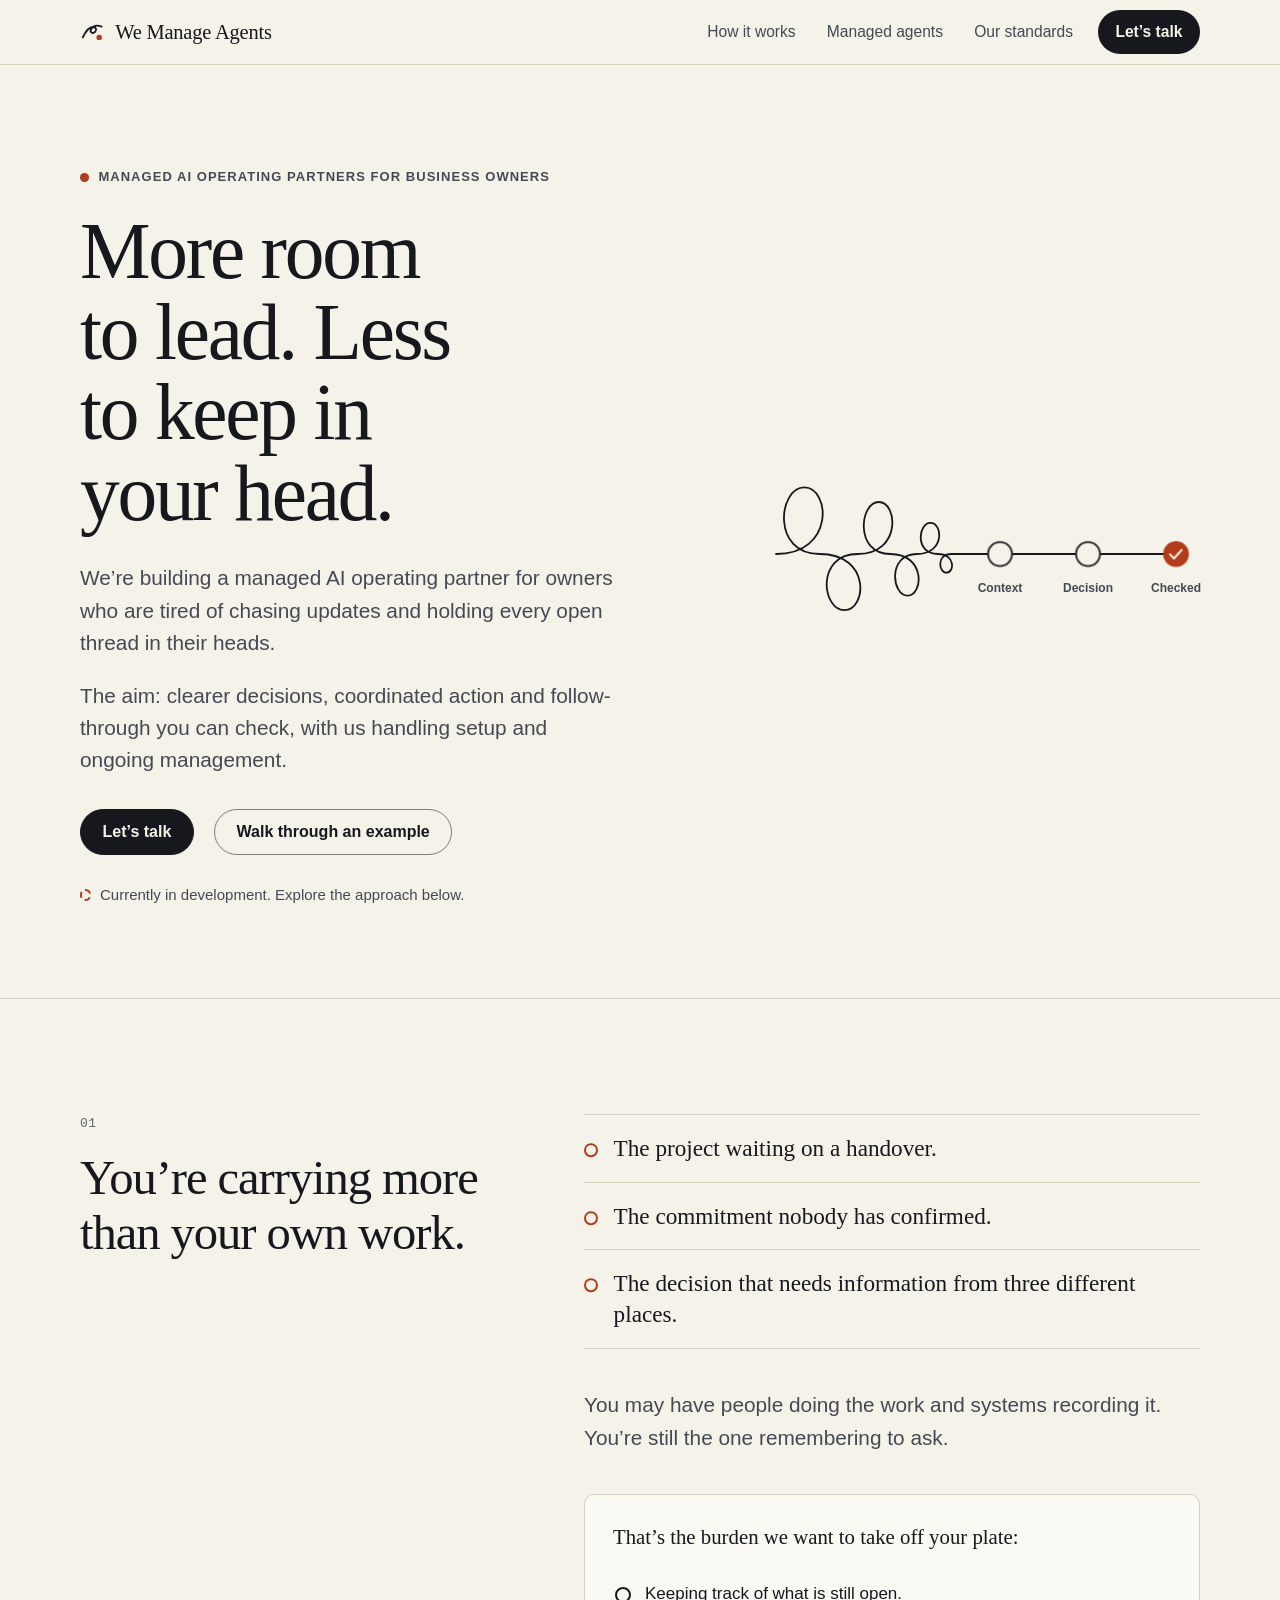
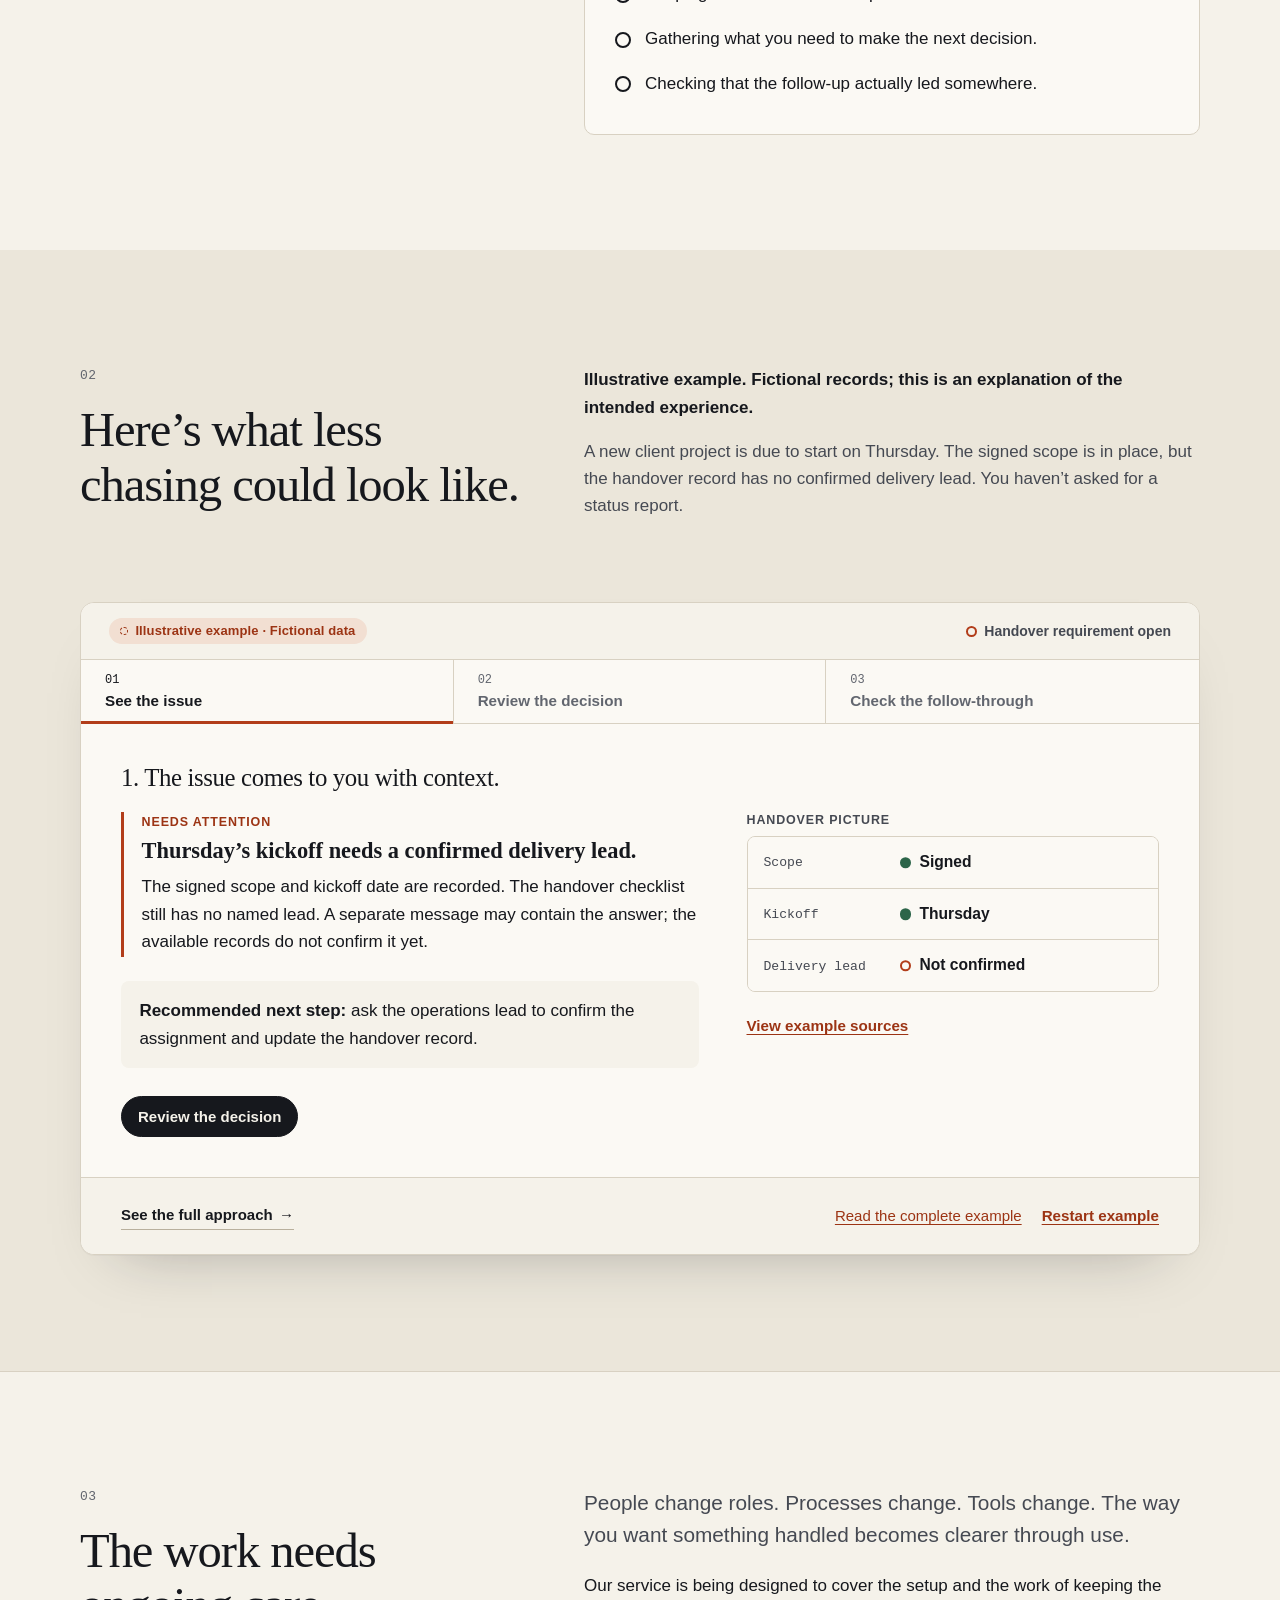
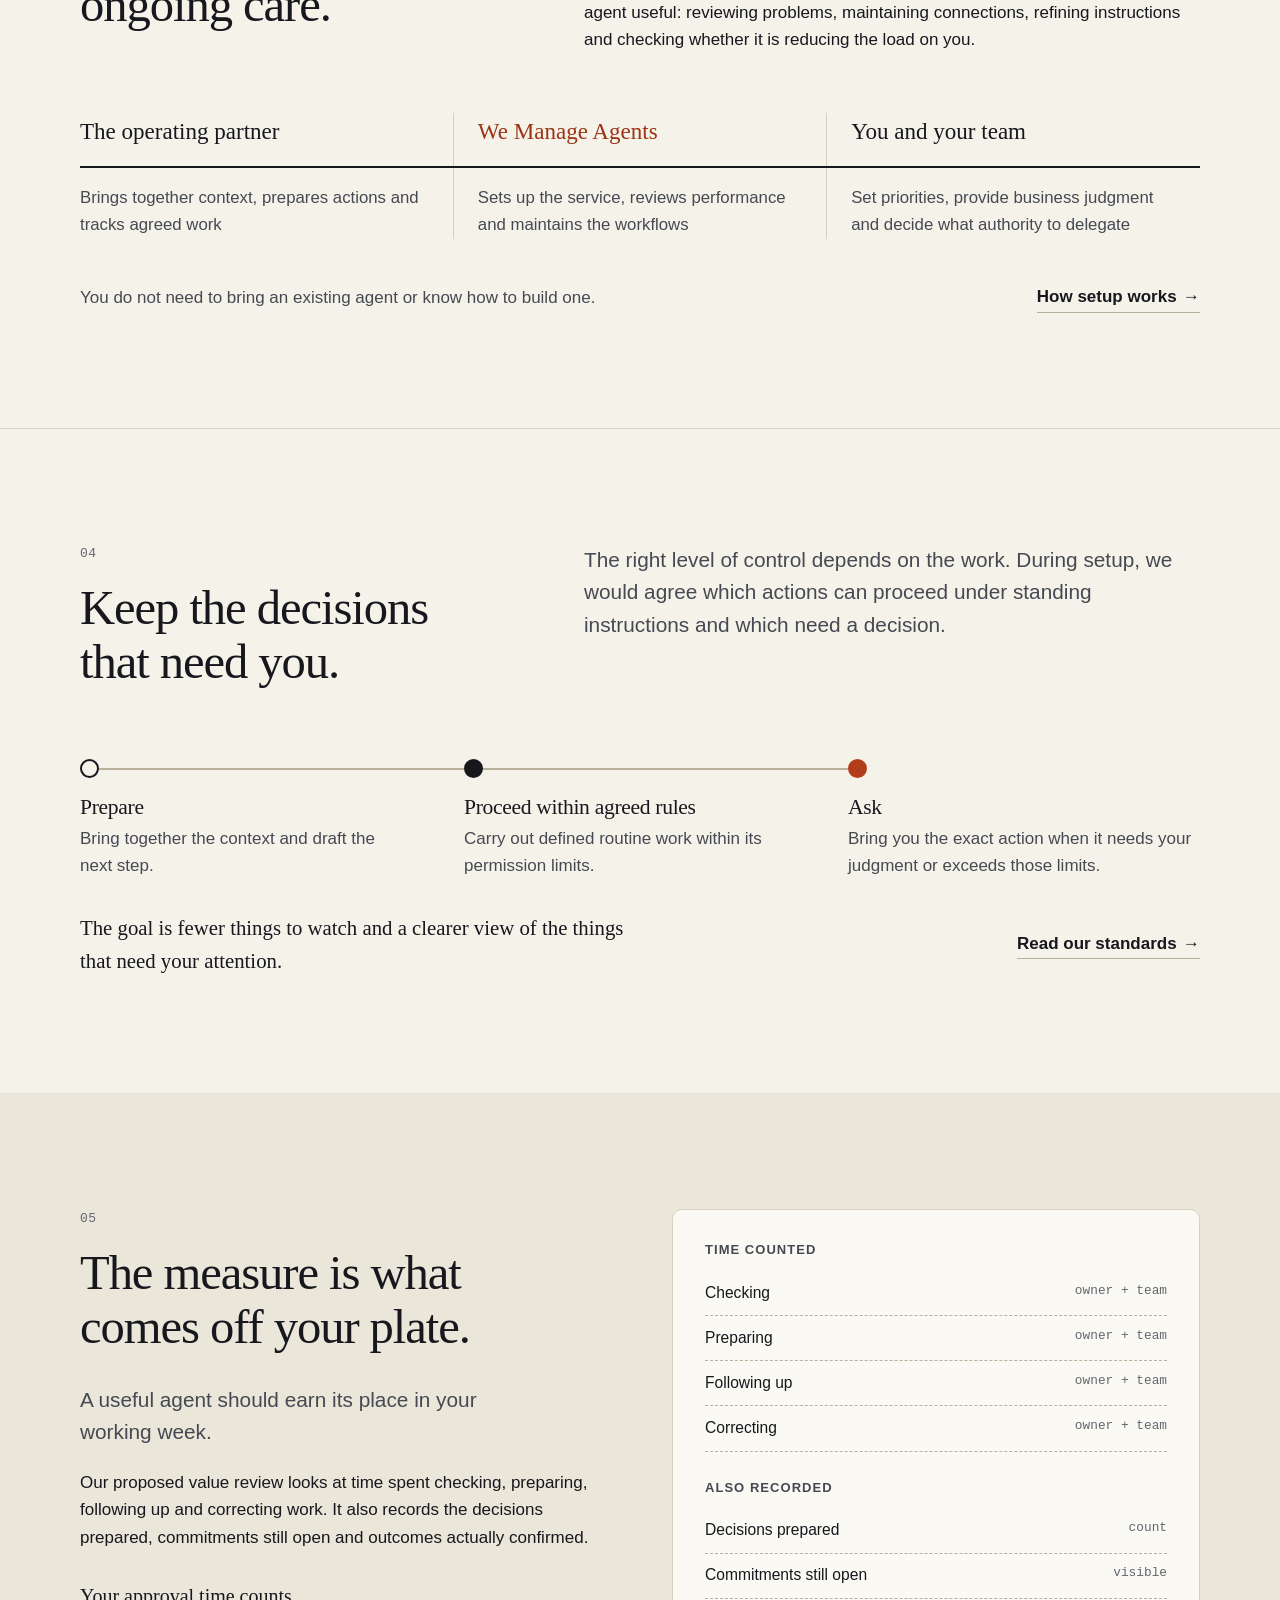
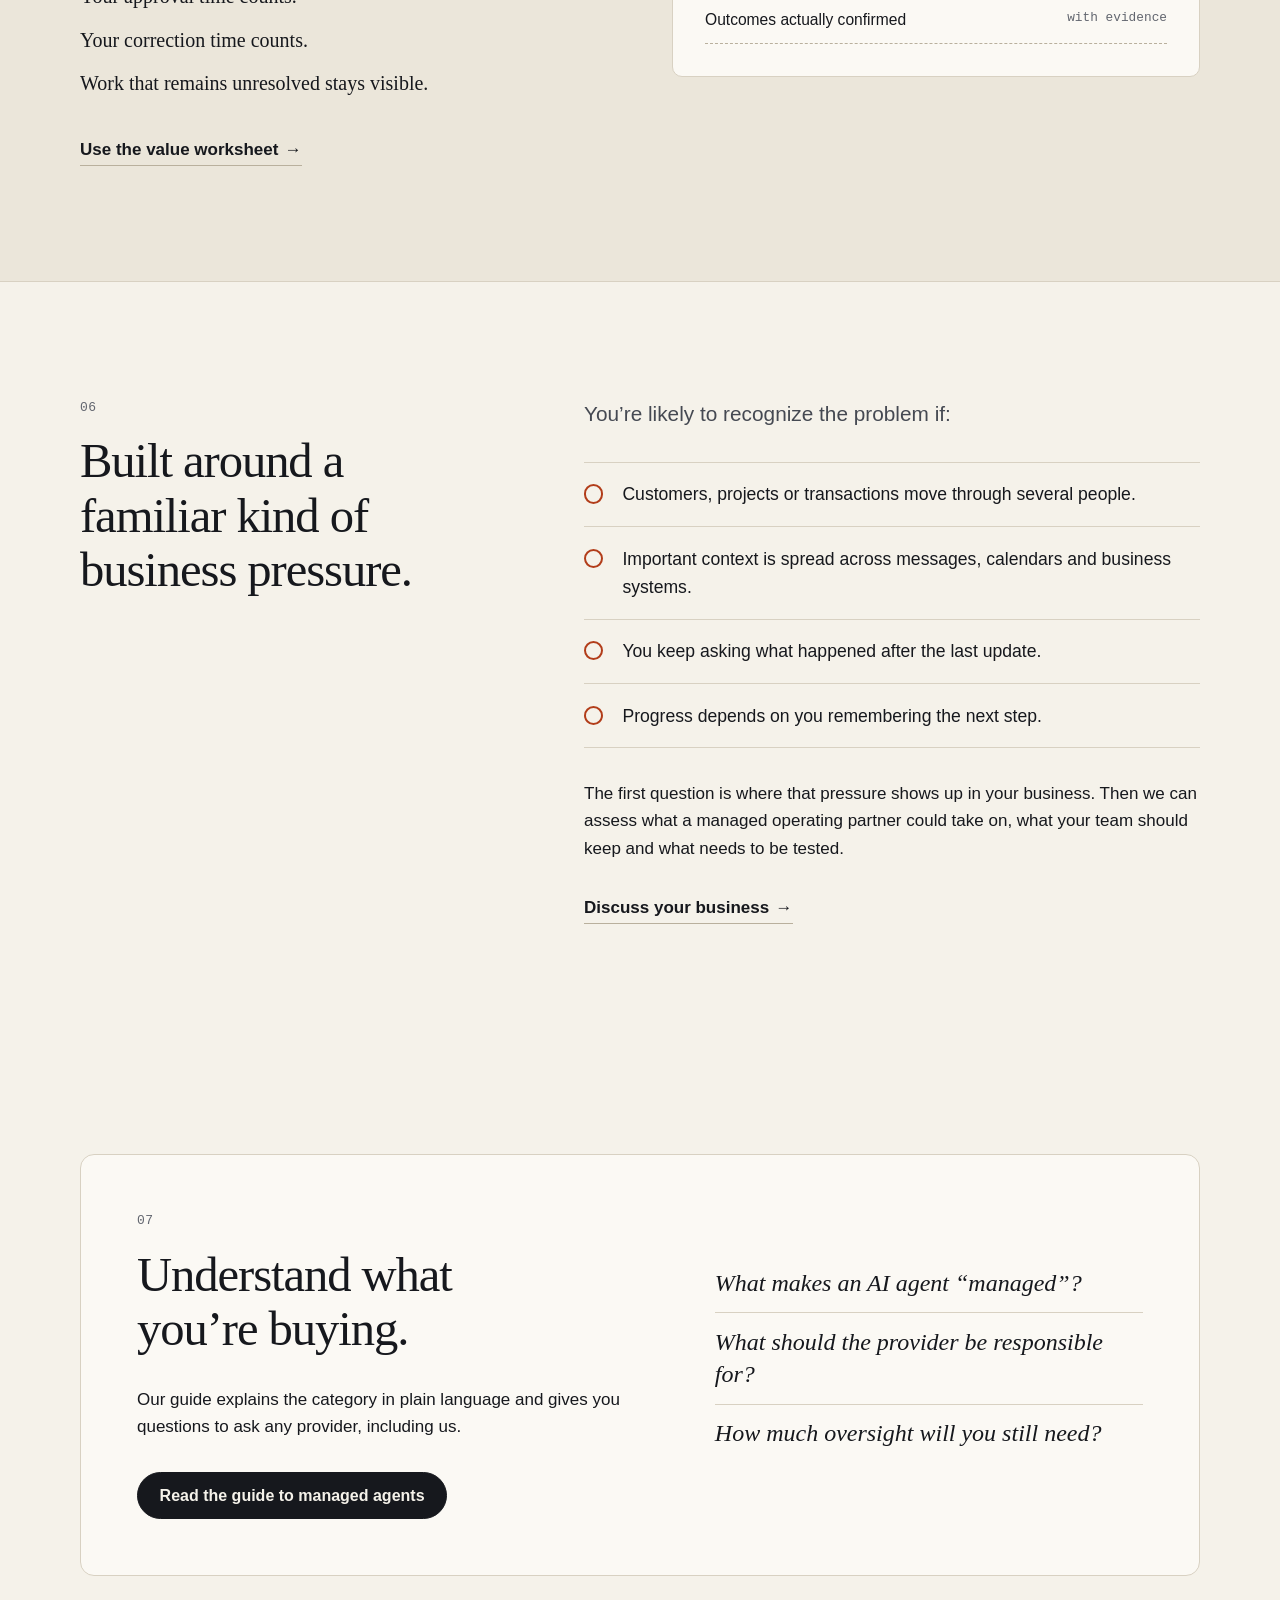
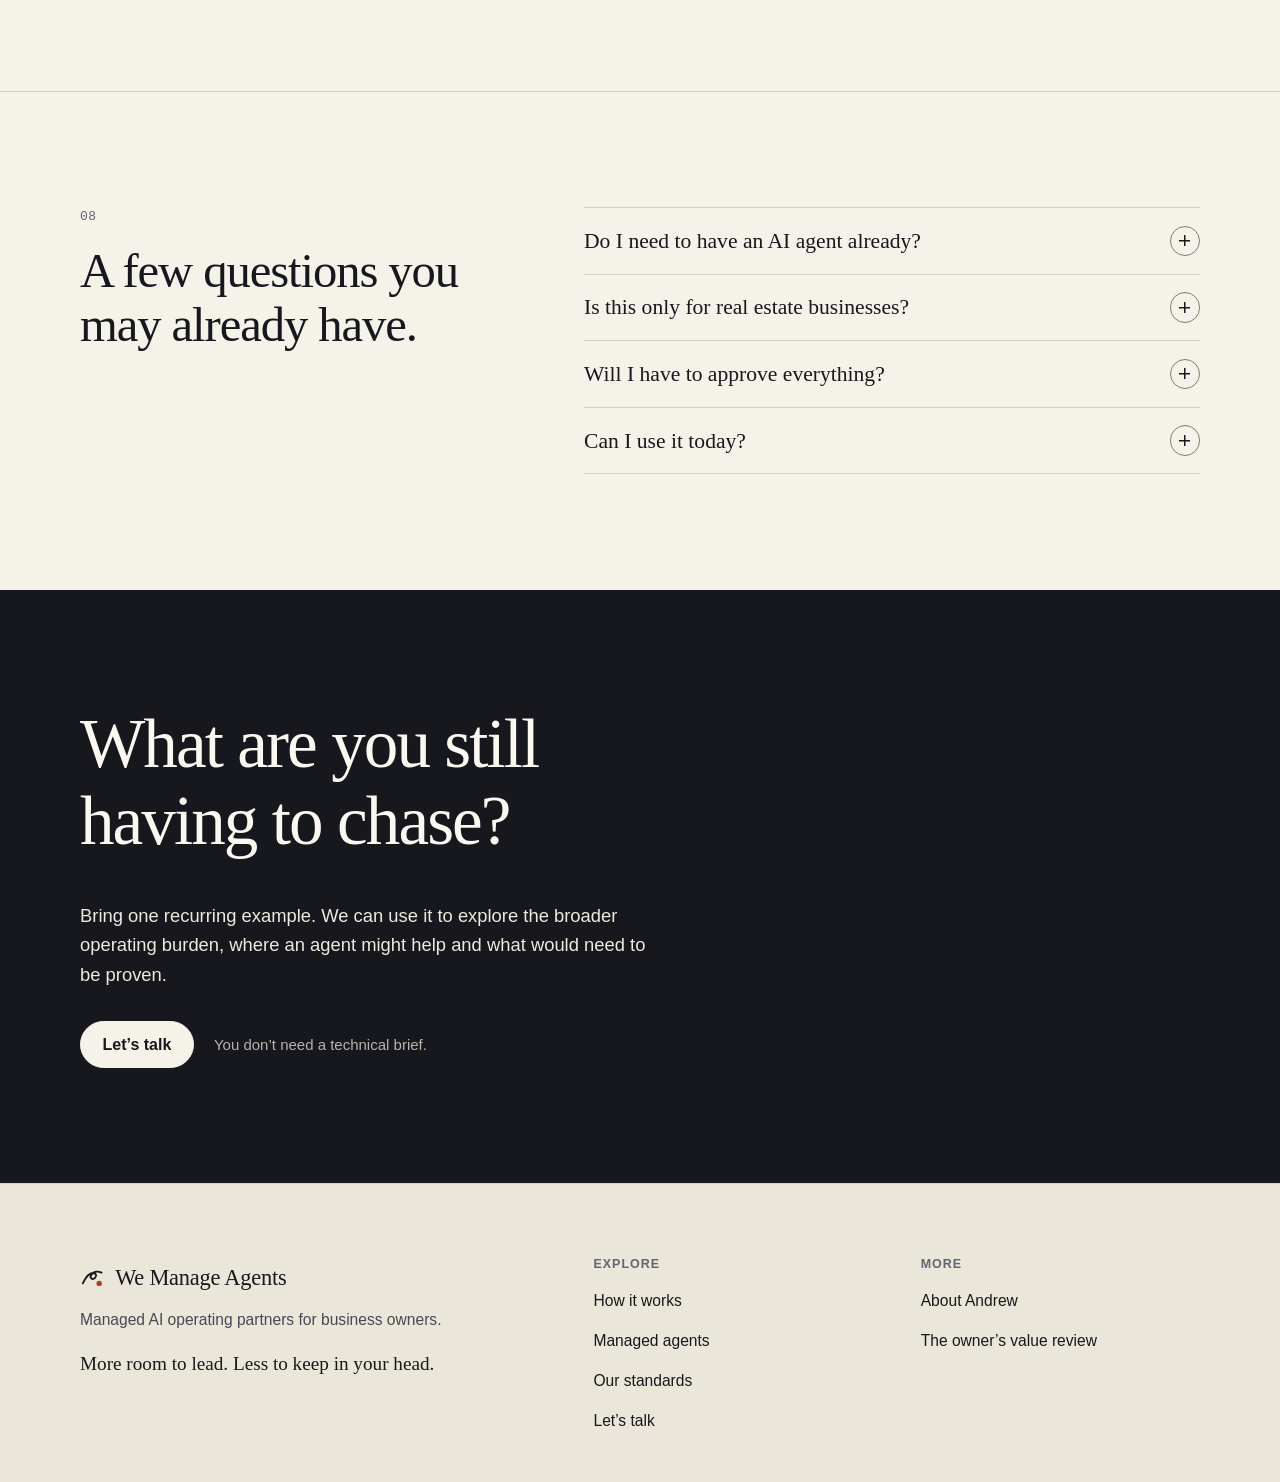
==== index.html @ 0167fe1c "We Manage Agents website: five-page preview build Static site from the 15 Sep 2026 copy package and " ====
<!doctype html>
<html lang="en">
<head>
<meta charset="utf-8">
<meta name="viewport" content="width=device-width, initial-scale=1">
<title>We Manage Agents | More room to lead</title>
<meta name="description" content="Explore managed AI operating partners designed to reduce chasing, prepare decisions and follow work through. See our approach and discuss your business.">
<!-- PREVIEW: remove this robots tag and update robots.txt at publication. -->
<meta name="robots" content="noindex, nofollow">
<link rel="canonical" href="https://wemanageagents.com/">
<meta property="og:type" content="website">
<meta property="og:site_name" content="We Manage Agents">
<meta property="og:title" content="We Manage Agents | More room to lead">
<meta property="og:description" content="Explore managed AI operating partners designed to reduce chasing, prepare decisions and follow work through. See our approach and discuss your business.">
<meta name="theme-color" content="#f5f2ea">
<link rel="icon" href="/assets/favicon.svg" type="image/svg+xml">
<link rel="stylesheet" href="/assets/site.css">
<script>document.documentElement.classList.add('js')</script>
<script src="/assets/site.js" defer></script>
</head>
<body>
<a class="skip" href="#main">Skip to content</a>

<header class="site-header">
  <div class="wrap header-inner">
    <a class="wordmark" href="/">
      <svg viewBox="0 0 32 32" aria-hidden="true" focusable="false"><path d="M3.5 23c3.8-8 8-13 12.6-13 3.8 0 5.5 3.6 2.8 6.1-3 2.8-7.4.6-4.9-3.5C16.2 8.8 21 7.3 27 9.5" fill="none" stroke="currentColor" stroke-width="2.3" stroke-linecap="round"/><circle cx="24" cy="23" r="3.4" fill="#b23d1a"/></svg>
      <span>We Manage Agents</span>
    </a>
    <button class="menu-toggle" type="button" aria-expanded="false" aria-controls="site-nav" data-menu-toggle>Menu</button>
    <nav id="site-nav" class="site-nav" aria-label="Primary">
      <ul>
        <li><a href="/how-it-works">How it works</a></li>
        <li><a href="/managed-agents">Managed agents</a></li>
        <li><a href="/standards">Our standards</a></li>
        <li><a class="nav-cta" href="/talk">Let’s talk</a></li>
      </ul>
    </nav>
  </div>
</header>

<main id="main">

  <!-- H1 -->
  <section class="hero" aria-labelledby="hero-title">
    <div class="wrap hero-grid">
      <div>
        <p class="eyebrow">Managed AI operating partners for business owners</p>
        <h1 id="hero-title">More room to lead. Less to keep in your head.</h1>
        <p class="lede">We’re building a managed AI operating partner for owners who are tired of chasing updates and holding every open thread in their heads.</p>
        <p class="lede">The aim: clearer decisions, coordinated action and follow-through you can check, with us handling setup and ongoing management.</p>
        <div class="actions">
          <a class="btn" href="/talk">Let’s talk</a>
          <a class="btn btn--ghost" href="#example">Walk through an example</a>
        </div>
        <p class="stage-note">Currently in development. Explore the approach below.</p>
      </div>
      <figure class="thread-figure">
        <svg viewBox="0 30 550 180" role="img" aria-labelledby="thread-title">
          <title id="thread-title">A coiled line loosens into one straight thread that passes through context, a decision and a checked result.</title>
          <path class="thread" d="M20 140C94.1 140 87.6 56.8 55.4 56.8C23.2 56.8 13.6 140 74.7 140C139.1 140 133.5 210.2 105.5 210.2C77.5 210.2 69.1 140 122.3 140C177.1 140 172.3 75.0 148.5 75.0C124.7 75.0 117.6 140 162.8 140C207.9 140 204.0 192.0 184.4 192.0C164.8 192.0 158.9 140 196.1 140C231.5 140 228.5 101.0 213.1 101.0C197.7 101.0 193.0 140 222.3 140C244.8 140 242.9 163.4 233.1 163.4C223.3 163.4 220.3 140 239.0 140L520 140"/>
          <circle class="node n1" cx="300" cy="140" r="15"/>
          <circle class="node n2" cx="410" cy="140" r="15"/>
          <circle class="node node--done n3" cx="520" cy="140" r="15"/>
          <path class="tick n3" d="M512.5 140.5l5 5 9.5-10.5"/>
          <text class="n1" x="300" y="188" text-anchor="middle">Context</text>
          <text class="n2" x="410" y="188" text-anchor="middle">Decision</text>
          <text class="n3" x="520" y="188" text-anchor="middle">Checked</text>
        </svg>
      </figure>
    </div>
  </section>

  <!-- H2 -->
  <section class="section" aria-labelledby="burden-title">
    <div class="wrap split">
      <div class="sticky-col">
        <span class="index" aria-hidden="true">01</span>
        <h2 id="burden-title">You’re carrying more than your own work.</h2>
      </div>
      <div>
        <ul class="open-threads">
          <li>The project waiting on a handover.</li>
          <li>The commitment nobody has confirmed.</li>
          <li>The decision that needs information from three different places.</li>
        </ul>
        <p class="lede">You may have people doing the work and systems recording it. You’re still the one remembering to ask.</p>
        <div class="carry-callout">
          <p>That’s the burden we want to take off your plate:</p>
          <ul class="ring-list">
            <li>Keeping track of what is still open.</li>
            <li>Gathering what you need to make the next decision.</li>
            <li>Checking that the follow-up actually led somewhere.</li>
          </ul>
        </div>
      </div>
    </div>
  </section>

  <!-- H3 -->
  <section class="section section--sunken" id="example" aria-labelledby="example-title">
    <div class="wrap">
      <div class="section-head split">
        <div>
          <span class="index" aria-hidden="true">02</span>
          <h2 id="example-title">Here’s what less chasing could look like.</h2>
        </div>
        <div class="case-intro">
          <p><strong>Illustrative example. Fictional records; this is an explanation of the intended experience.</strong></p>
          <p class="muted">A new client project is due to start on Thursday. The signed scope is in place, but the handover record has no confirmed delivery lead. You haven’t asked for a status report.</p>
        </div>
      </div>

      <div class="case no-js-case" data-case>
        <div class="case__bar">
          <span class="tag tag--illustrative">Illustrative example · Fictional data</span>
          <span class="case__state" data-case-state hidden><span class="status-dot" data-case-state-dot></span><span data-case-state-text>Handover requirement open</span></span>
        </div>

        <div class="case__steps" role="tablist" aria-label="Example stages" data-case-tabs hidden>
          <button class="case__tab" type="button" role="tab" id="case-tab-1" aria-controls="case-stage-1" aria-selected="true"><span>01</span>See the issue</button>
          <button class="case__tab" type="button" role="tab" id="case-tab-2" aria-controls="case-stage-2" aria-selected="false" tabindex="-1"><span>02</span>Review the decision</button>
          <button class="case__tab" type="button" role="tab" id="case-tab-3" aria-controls="case-stage-3" aria-selected="false" tabindex="-1"><span>03</span>Check the follow-through</button>
        </div>

        <!-- Stage 1 -->
        <section class="case__stage" id="case-stage-1" data-stage="1" aria-labelledby="stage-1-title">
          <h3 id="stage-1-title">1. The issue comes to you with context.</h3>
          <div class="case__grid">
            <div>
              <div class="alert">
                <span class="alert__kicker">Needs attention</span>
                <p class="alert__title"><strong>Thursday’s kickoff needs a confirmed delivery lead.</strong></p>
                <p>The signed scope and kickoff date are recorded. The handover checklist still has no named lead. A separate message may contain the answer; the available records do not confirm it yet.</p>
              </div>
              <p class="recommend"><strong>Recommended next step:</strong> ask the operations lead to confirm the assignment and update the handover record.</p>
            </div>
            <div>
              <p class="picture-label">Handover picture</p>
              <ul class="records records--picture">
                <li><span class="rec-name">Scope</span><span class="rec-value"><span class="status-dot status-dot--ok" aria-hidden="true"></span>Signed</span></li>
                <li><span class="rec-name">Kickoff</span><span class="rec-value"><span class="status-dot status-dot--ok" aria-hidden="true"></span>Thursday</span></li>
                <li><span class="rec-name">Delivery lead</span><span class="rec-value"><span class="status-dot" aria-hidden="true"></span>Not confirmed</span></li>
              </ul>

              <button class="link-button" type="button" aria-expanded="true" aria-controls="case-sources" data-sources-toggle hidden>Hide example sources</button>
              <div id="case-sources" data-sources>
                <ul class="records" aria-label="Example sources">
                  <li><span class="rec-name">Signed scope</span><span class="rec-value"><span class="status-dot status-dot--ok" aria-hidden="true"></span>Confirms the project is agreed.</span></li>
                  <li><span class="rec-name">Calendar</span><span class="rec-value"><span class="status-dot status-dot--ok" aria-hidden="true"></span>Records Thursday’s kickoff.</span></li>
                  <li><span class="rec-name">Handover checklist</span><span class="rec-value"><span class="status-dot" aria-hidden="true"></span>No named delivery lead.</span></li>
                  <li><span class="rec-name">Team messages</span><span class="rec-value"><span class="status-dot status-dot--wait" aria-hidden="true"></span>Do not confirm the assignment.</span></li>
                </ul>
                <p class="caveat">Those records establish a missing confirmation. They do not establish that nobody has been assigned elsewhere.</p>
              </div>
            </div>
          </div>

          <div class="stage-next" data-js-only hidden>
            <button class="btn btn--small" type="button" data-go-stage="2">Review the decision</button>
          </div>
        </section>

        <!-- Stage 2 -->
        <section class="case__stage" id="case-stage-2" data-stage="2" aria-labelledby="stage-2-title">
          <div class="case__narrow">
          <h3 id="stage-2-title">2. The next action is ready.</h3>

          <div class="message">
            <div class="message__head">
              <span><strong>Prepared internal message</strong></span>
              <span>To: Operations lead</span>
            </div>
            <p class="message__body" data-message-text>“Can you confirm who is leading Thursday’s kickoff and add them to the handover record? The scope is signed; the lead assignment is the remaining item to confirm.”</p>
            <div class="message__edit" data-message-editor hidden>
              <label for="case-message-input">Example message</label>
              <textarea id="case-message-input" rows="4" data-message-input></textarea>
              <div class="decision-controls">
                <button class="btn btn--small" type="button" data-message-save>Save example message</button>
                <button class="btn btn--small btn--ghost" type="button" data-message-cancel>Cancel</button>
              </div>
            </div>
          </div>

          <p>You can review the source, adjust the message or approve the proposed action.</p>

          <div class="decision-controls" data-decision-controls data-js-only hidden>
            <button class="btn btn--small" type="button" data-decision="approve">Approve example action</button>
            <button class="btn btn--small btn--ghost" type="button" data-decision="edit">Edit example message</button>
            <button class="btn btn--small btn--ghost" type="button" data-decision="hold">Hold example action</button>
            <button class="link-button" type="button" data-go-stage="1" data-open-sources>View example sources</button>
          </div>
          <p class="feedback" role="status" aria-live="polite" data-decision-feedback></p>

          <div class="stage-next" data-after-approve hidden>
            <button class="btn btn--small" type="button" data-go-stage="3">Check the follow-through</button>
          </div>
          </div>
        </section>

        <!-- Stage 3 -->
        <section class="case__stage" id="case-stage-3" data-stage="3" aria-labelledby="stage-3-title">
          <div class="case__narrow">
          <h3 id="stage-3-title">3. The follow-through stays open until it is checked.</h3>

          <div data-held-note hidden>
            <p class="feedback"><span class="status-dot" aria-hidden="true"></span><span>Example action held. The handover requirement remains open.</span></p>
            <p style="margin:0.9rem 0 1.5rem"><button class="btn btn--small btn--ghost" type="button" data-go-stage="2">Review the decision</button></p>
          </div>

          <p>In this example, the operations lead replies, and the handover record is updated. The agent checks the assignment against the reply and marks that handover requirement confirmed.</p>
          <p>If the reply or record is missing, the issue remains open. A sent message alone does not establish that the handover is ready.</p>

          <div class="branch-controls" data-js-only hidden>
            <button class="btn btn--small btn--ghost" type="button" aria-pressed="false" aria-controls="branch-pending" data-branch="pending">Show missing confirmation</button>
            <button class="btn btn--small btn--ghost" type="button" aria-pressed="false" aria-controls="branch-resolved" data-branch="resolved">Show confirmed handover</button>
          </div>

          <div class="branch" id="branch-pending" data-branch-panel="pending" hidden>
            <ul class="records" aria-label="Example evidence when confirmation is missing">
              <li><span class="rec-name">Operations lead</span><span class="rec-value"><span class="status-dot status-dot--wait" aria-hidden="true"></span>No reply yet.</span></li>
              <li><span class="rec-name">Handover checklist</span><span class="rec-value"><span class="status-dot" aria-hidden="true"></span>Still no named delivery lead.</span></li>
            </ul>
            <div class="outcome outcome--wait">
              <span class="status-dot status-dot--wait" aria-hidden="true"></span>
              <div>Confirmation is still missing. The requirement remains open.
                <p>At the agreed checkpoint, it is surfaced with the latest evidence and a proposed follow-up.</p>
              </div>
            </div>
          </div>

          <div class="branch" id="branch-resolved" data-branch-panel="resolved" hidden>
            <ul class="records" aria-label="Example evidence when the handover is confirmed">
              <li><span class="rec-name">Operations lead</span><span class="rec-value"><span class="status-dot status-dot--ok" aria-hidden="true"></span>Reply names the delivery lead.</span></li>
              <li><span class="rec-name">Handover checklist</span><span class="rec-value"><span class="status-dot status-dot--ok" aria-hidden="true"></span>Names the same person.</span></li>
            </ul>
            <div class="outcome outcome--ok">
              <span class="status-dot status-dot--ok" aria-hidden="true"></span>
              <div>Delivery lead confirmed. The example reply and record agree.
                <p>That confirms this requirement. It does not claim the kickoff has happened or the entire project is complete.</p>
              </div>
            </div>
          </div>
          </div>
        </section>

        <div class="case__foot">
          <a class="arrow-link" href="/how-it-works#example">See the full approach</a>
          <span class="actions" style="margin:0">
            <a href="/how-it-works#example" data-fallback-link>Read the complete example</a>
            <button class="link-button" type="button" data-case-restart hidden>Restart example</button>
          </span>
        </div>
      </div>
    </div>
  </section>

  <!-- H4 -->
  <section class="section" aria-labelledby="care-title">
    <div class="wrap">
      <div class="split section-head">
        <div>
          <span class="index" aria-hidden="true">03</span>
          <h2 id="care-title">The work needs ongoing care.</h2>
        </div>
        <div>
          <p class="lede">People change roles. Processes change. Tools change. The way you want something handled becomes clearer through use.</p>
          <p>Our service is being designed to cover the setup and the work of keeping the agent useful: reviewing problems, maintaining connections, refining instructions and checking whether it is reducing the load on you.</p>
        </div>
      </div>

      <table class="resp-table">
        <thead>
          <tr>
            <th scope="col">The operating partner</th>
            <th scope="col">We Manage Agents</th>
            <th scope="col">You and your team</th>
          </tr>
        </thead>
        <tbody>
          <tr>
            <td data-label="The operating partner">Brings together context, prepares actions and tracks agreed work</td>
            <td data-label="We Manage Agents">Sets up the service, reviews performance and maintains the workflows</td>
            <td data-label="You and your team">Set priorities, provide business judgment and decide what authority to delegate</td>
          </tr>
        </tbody>
      </table>

      <div class="actions" style="justify-content:space-between; margin-top:2.75rem">
        <p class="muted" style="margin:0">You do not need to bring an existing agent or know how to build one.</p>
        <a class="arrow-link" href="/how-it-works#setup">How setup works</a>
      </div>
    </div>
  </section>

  <!-- H5 -->
  <section class="section" aria-labelledby="control-title">
    <div class="wrap">
      <div class="split">
        <div>
          <span class="index" aria-hidden="true">04</span>
          <h2 id="control-title">Keep the decisions that need you.</h2>
        </div>
        <div>
          <p class="lede">The right level of control depends on the work. During setup, we would agree which actions can proceed under standing instructions and which need a decision.</p>
        </div>
      </div>

      <ol class="modes">
        <li>
          <h3>Prepare</h3>
          <p>Bring together the context and draft the next step.</p>
        </li>
        <li>
          <h3>Proceed within agreed rules</h3>
          <p>Carry out defined routine work within its permission limits.</p>
        </li>
        <li>
          <h3>Ask</h3>
          <p>Bring you the exact action when it needs your judgment or exceeds those limits.</p>
        </li>
      </ol>

      <div class="actions" style="justify-content:space-between; margin-top:0">
        <p class="serif" style="font-size:1.3rem; margin:0; max-width:34rem">The goal is fewer things to watch and a clearer view of the things that need your attention.</p>
        <a class="arrow-link" href="/standards">Read our standards</a>
      </div>
    </div>
  </section>

  <!-- H6 -->
  <section class="section section--sunken" aria-labelledby="measure-title">
    <div class="wrap split split--even">
      <div>
        <span class="index" aria-hidden="true">05</span>
        <h2 id="measure-title">The measure is what comes off your plate.</h2>
        <p class="lede">A useful agent should earn its place in your working week.</p>
        <p>Our proposed value review looks at time spent checking, preparing, following up and correcting work. It also records the decisions prepared, commitments still open and outcomes actually confirmed.</p>
        <ul class="counts">
          <li>Your approval time counts.</li>
          <li>Your correction time counts.</li>
          <li>Work that remains unresolved stays visible.</li>
        </ul>
        <a class="arrow-link" href="/standards#value-review">Use the value worksheet</a>
      </div>
      <div class="ledger" aria-hidden="true">
        <h3>Time counted</h3>
        <ul>
          <li><span>Checking</span><span>owner + team</span></li>
          <li><span>Preparing</span><span>owner + team</span></li>
          <li><span>Following up</span><span>owner + team</span></li>
          <li><span>Correcting</span><span>owner + team</span></li>
        </ul>
        <h3>Also recorded</h3>
        <ul>
          <li><span>Decisions prepared</span><span>count</span></li>
          <li><span>Commitments still open</span><span>visible</span></li>
          <li><span>Outcomes actually confirmed</span><span>with evidence</span></li>
        </ul>
      </div>
    </div>
  </section>

  <!-- H7 -->
  <section class="section" aria-labelledby="fit-title">
    <div class="wrap split">
      <div class="sticky-col">
        <span class="index" aria-hidden="true">06</span>
        <h2 id="fit-title">Built around a familiar kind of business pressure.</h2>
      </div>
      <div>
        <p class="lede">You’re likely to recognize the problem if:</p>
        <ul class="fit-list">
          <li>Customers, projects or transactions move through several people.</li>
          <li>Important context is spread across messages, calendars and business systems.</li>
          <li>You keep asking what happened after the last update.</li>
          <li>Progress depends on you remembering the next step.</li>
        </ul>
        <p>The first question is where that pressure shows up in your business. Then we can assess what a managed operating partner could take on, what your team should keep and what needs to be tested.</p>
        <div class="actions"><a class="arrow-link" href="/talk">Discuss your business</a></div>
      </div>
    </div>
  </section>

  <!-- H8 -->
  <section class="section section--flush" aria-labelledby="guide-title">
    <div class="wrap">
      <div class="guide-panel">
        <div>
          <span class="index" aria-hidden="true">07</span>
          <h2 id="guide-title">Understand what you’re buying.</h2>
          <p>Our guide explains the category in plain language and gives you questions to ask any provider, including us.</p>
          <div class="actions"><a class="btn" href="/managed-agents">Read the guide to managed agents</a></div>
        </div>
        <ul class="guide-questions">
          <li>What makes an AI agent “managed”?</li>
          <li>What should the provider be responsible for?</li>
          <li>How much oversight will you still need?</li>
        </ul>
      </div>
    </div>
  </section>

  <!-- H9 -->
  <section class="section" aria-labelledby="faq-title">
    <div class="wrap split">
      <div>
        <span class="index" aria-hidden="true">08</span>
        <h2 id="faq-title">A few questions you may already have.</h2>
      </div>
      <div class="faqs">
        <details class="faq">
          <summary>Do I need to have an AI agent already?</summary>
          <div class="faq__body"><p>No. The proposed service includes identifying the right work, configuring the agent, connecting the agreed information sources and managing it over time.</p></div>
        </details>
        <details class="faq">
          <summary>Is this only for real estate businesses?</summary>
          <div class="faq__body"><p>No. Our initial design-partner work is in real estate, but the operating problem extends across businesses with customers, projects, handovers and commitments. Fit depends on the work and access available. Industry-specific coverage needs to be assessed.</p></div>
        </details>
        <details class="faq">
          <summary>Will I have to approve everything?</summary>
          <div class="faq__body"><p>The aim is to agree standing instructions for suitable routine actions and bring you decisions where your judgment is needed. A pilot should establish that boundary and measure the effort it asks of you.</p></div>
        </details>
        <details class="faq">
          <summary>Can I use it today?</summary>
          <div class="faq__body"><p>We are developing the service and validating how it works in practice. A conversation is the starting point for assessing fit, scope and readiness for a supervised pilot. It is not an instant software signup.</p></div>
        </details>
      </div>
    </div>
  </section>

  <!-- H10 -->
  <section class="section section--ink final-cta" aria-labelledby="final-title">
    <div class="wrap">
      <h2 id="final-title">What are you still having to chase?</h2>
      <p>Bring one recurring example. We can use it to explore the broader operating burden, where an agent might help and what would need to be proven.</p>
      <div class="actions">
        <a class="btn btn--light" href="/talk">Let’s talk</a>
        <span class="note">You don’t need a technical brief.</span>
      </div>
    </div>
  </section>

</main>

<footer class="site-footer">
  <div class="wrap footer-grid">
    <div class="footer-brand">
      <a class="wordmark" href="/">
        <svg viewBox="0 0 32 32" aria-hidden="true" focusable="false"><path d="M3.5 23c3.8-8 8-13 12.6-13 3.8 0 5.5 3.6 2.8 6.1-3 2.8-7.4.6-4.9-3.5C16.2 8.8 21 7.3 27 9.5" fill="none" stroke="currentColor" stroke-width="2.3" stroke-linecap="round"/><circle cx="24" cy="23" r="3.4" fill="#b23d1a"/></svg>
        <span>We Manage Agents</span>
      </a>
      <p>Managed AI operating partners for business owners.</p>
      <p class="footer-line">More room to lead. Less to keep in your head.</p>
    </div>
    <nav class="footer-links" aria-label="Footer pages">
      <h2>Explore</h2>
      <ul>
        <li><a href="/how-it-works">How it works</a></li>
        <li><a href="/managed-agents">Managed agents</a></li>
        <li><a href="/standards">Our standards</a></li>
        <li><a href="/talk">Let’s talk</a></li>
      </ul>
    </nav>
    <nav class="footer-links" aria-label="Footer resources">
      <h2>More</h2>
      <ul>
        <li><a href="/how-it-works#about">About Andrew</a></li>
        <li><a href="/standards#value-review">The owner’s value review</a></li>
      </ul>
    </nav>
  </div>
</footer>
</body>
</html>
---- assets/site.css ----
/* We Manage Agents: site styles
   System fonts only (no font payload, no third-party requests).
   Tokens first; components below in page order. */

:root {
  color-scheme: light;

  --paper: #f5f2ea;
  --paper-2: #ebe6da;
  --card: #fbf9f4;
  --ink: #16181d;
  --ink-2: #454952;
  --ink-3: #62666f;
  --rule: #d8d1c2;
  --rule-strong: #b9b09d;

  --accent: #b23d1a;
  --accent-ink: #9c3414;
  --accent-wash: #f2dfd2;

  --ok: #2c6549;
  --ok-wash: #dcebe1;
  --wait: #7a5b0c;
  --wait-wash: #f1e5c3;

  --serif: "Iowan Old Style", "Charter", "Bitstream Charter", "Sitka Text", Cambria, Georgia, serif;
  --sans: -apple-system, BlinkMacSystemFont, "Segoe UI", "Helvetica Neue", Helvetica, Arial, sans-serif;
  --mono: ui-monospace, "SF Mono", Menlo, Consolas, "Liberation Mono", monospace;

  --wrap: 75rem;
  --gutter: clamp(1.25rem, 4vw, 2.5rem);
  --section: clamp(4rem, 9vw, 7.5rem);
  --radius: 10px;
  --header-h: 4rem;
}

/* ---------- Base ---------- */

*, *::before, *::after { box-sizing: border-box; }

html {
  -webkit-text-size-adjust: 100%;
  text-size-adjust: 100%;
  scroll-padding-top: calc(var(--header-h) + 1rem);
}

@media (prefers-reduced-motion: no-preference) {
  html { scroll-behavior: smooth; }
}

body {
  margin: 0;
  background: var(--paper);
  color: var(--ink);
  font-family: var(--sans);
  font-size: 1.0625rem;
  line-height: 1.6;
  text-rendering: optimizeLegibility;
  -webkit-font-smoothing: antialiased;
  overflow-wrap: break-word;
}

img, svg { max-width: 100%; }

h1, h2, h3, h4 {
  font-family: var(--serif);
  font-weight: 400;
  line-height: 1.12;
  letter-spacing: -0.015em;
  margin: 0 0 0.6em;
  text-wrap: balance;
}

h1 { font-size: clamp(2.5rem, 6.2vw, 5.1rem); letter-spacing: -0.028em; line-height: 1.02; }
h2 { font-size: clamp(1.9rem, 3.8vw, 3.05rem); letter-spacing: -0.022em; }
h3 { font-size: clamp(1.3rem, 2vw, 1.55rem); }
h4 { font-size: 1.15rem; }

p { margin: 0 0 1em; text-wrap: pretty; }
p:last-child { margin-bottom: 0; }

a { color: var(--accent-ink); text-decoration-thickness: 1px; text-underline-offset: 0.18em; }
a:hover { color: var(--ink); }

strong { font-weight: 650; }

ul, ol { margin: 0 0 1em; padding-left: 1.2em; }

:focus-visible {
  outline: 3px solid var(--accent);
  outline-offset: 3px;
  border-radius: 4px;
}

[hidden] { display: none !important; }

.visually-hidden {
  position: absolute !important;
  width: 1px; height: 1px;
  overflow: hidden;
  clip: rect(0 0 0 0);
  white-space: nowrap;
}

.wrap {
  width: 100%;
  max-width: var(--wrap);
  margin-inline: auto;
  padding-inline: var(--gutter);
}

.measure { max-width: 40rem; }
.measure-wide { max-width: 50rem; }

.skip {
  position: absolute;
  left: 1rem; top: -4rem;
  z-index: 100;
  background: var(--ink);
  color: var(--paper);
  padding: 0.7rem 1rem;
  border-radius: 6px;
  text-decoration: none;
  font-weight: 600;
}
.skip:focus { top: 0.75rem; color: var(--paper); }

/* ---------- Type helpers ---------- */

.eyebrow {
  display: flex;
  align-items: center;
  gap: 0.6rem;
  font-family: var(--sans);
  font-size: 0.8125rem;
  font-weight: 600;
  letter-spacing: 0.08em;
  text-transform: uppercase;
  color: var(--ink-2);
  margin: 0 0 1.4rem;
}
.eyebrow::before {
  content: "";
  width: 0.55rem; height: 0.55rem;
  border-radius: 50%;
  background: var(--accent);
  flex: none;
}

.lede {
  font-size: clamp(1.15rem, 1.7vw, 1.3rem);
  line-height: 1.55;
  color: var(--ink-2);
}

.serif { font-family: var(--serif); }
.muted { color: var(--ink-2); }
.small { font-size: 0.9375rem; }

.note {
  font-size: 0.9375rem;
  color: var(--ink-3);
}

/* ---------- Buttons & links ---------- */

.actions {
  display: flex;
  flex-wrap: wrap;
  align-items: center;
  gap: 0.75rem 1.25rem;
  margin: 2rem 0 0;
}

.btn {
  display: inline-flex;
  align-items: center;
  justify-content: center;
  gap: 0.5rem;
  min-height: 2.9rem;
  padding: 0.7rem 1.35rem;
  border-radius: 999px;
  border: 1.5px solid var(--ink);
  background: var(--ink);
  color: var(--paper);
  font: 600 1rem/1.2 var(--sans);
  text-decoration: none;
  cursor: pointer;
  transition: background-color 0.15s ease, color 0.15s ease, border-color 0.15s ease;
}
.btn:hover { background: #2c2f36; border-color: #2c2f36; color: var(--paper); }
.btn[disabled] { opacity: 0.55; cursor: not-allowed; }
form[aria-busy="true"] .btn[disabled] { cursor: progress; }

.btn--ghost {
  background: transparent;
  color: var(--ink);
  border-color: #847c6c;
}
.btn--ghost:hover { background: var(--card); color: var(--ink); border-color: var(--ink); }

.btn--light { background: var(--paper); color: var(--ink); border-color: var(--paper); }
.btn--light:hover { background: #fff; border-color: #fff; color: var(--ink); }

.btn--small { min-height: 2.6rem; padding: 0.5rem 1rem; font-size: 0.9375rem; }

.arrow-link {
  display: inline-flex;
  align-items: center;
  gap: 0.4rem;
  min-height: 2.75rem;
  font-weight: 600;
  color: var(--ink);
  text-decoration: none;
  border-bottom: 1.5px solid var(--rule-strong);
  padding-bottom: 0.1rem;
  min-height: auto;
}
.arrow-link::after { content: "\2192"; transition: transform 0.15s ease; }
.arrow-link:hover { color: var(--accent-ink); border-color: var(--accent); }
.arrow-link:hover::after { transform: translateX(3px); }

/* ---------- Header ---------- */

.site-header {
  position: sticky;
  top: 0;
  z-index: 50;
  background: rgba(245, 242, 234, 0.94);
  border-bottom: 1px solid var(--rule);
}
@supports (backdrop-filter: blur(8px)) {
  .site-header { background: rgba(245, 242, 234, 0.82); backdrop-filter: blur(10px); }
}

.header-inner {
  display: flex;
  align-items: center;
  justify-content: space-between;
  gap: 1rem;
  min-height: var(--header-h);
}

.wordmark {
  display: inline-flex;
  align-items: center;
  gap: 0.6rem;
  color: var(--ink);
  text-decoration: none;
  font-family: var(--serif);
  font-size: 1.28rem;
  letter-spacing: -0.01em;
  white-space: nowrap;
  min-height: 2.75rem;
}
.wordmark svg { width: 1.6rem; height: 1.6rem; flex: none; }
.wordmark:hover { color: var(--ink); }

.site-nav ul {
  display: flex;
  align-items: center;
  flex-wrap: wrap;
  gap: 0.25rem 0.35rem;
  list-style: none;
  margin: 0;
  padding: 0;
}

.site-nav a {
  display: inline-flex;
  align-items: center;
  min-height: 2.75rem;
  padding: 0 0.8rem;
  border-radius: 999px;
  color: var(--ink-2);
  text-decoration: none;
  font-size: 0.975rem;
  font-weight: 500;
}
.site-nav a:hover { color: var(--ink); background: var(--paper-2); }
.site-nav a[aria-current="page"] {
  color: var(--ink);
  box-shadow: inset 0 -2px 0 var(--accent);
  border-radius: 0;
}
.site-nav .nav-cta {
  margin-left: 0.4rem;
  color: var(--paper);
  background: var(--ink);
  padding: 0 1.1rem;
  font-weight: 600;
}
.site-nav .nav-cta:hover { background: #2c2f36; color: var(--paper); }
.site-nav .nav-cta[aria-current="page"] { color: var(--paper); box-shadow: 0 0 0 2px var(--paper), 0 0 0 4px var(--accent); border-radius: 999px; }

.menu-toggle {
  display: none;
  min-height: 2.75rem;
  padding: 0 1rem;
  border-radius: 999px;
  border: 1.5px solid #847c6c;
  background: transparent;
  color: var(--ink);
  font: 600 0.975rem/1 var(--sans);
  cursor: pointer;
}

@media (max-width: 52rem) {
  .js .menu-toggle { display: inline-flex; align-items: center; }
  .js .site-nav {
    display: none;
    position: absolute;
    left: 0; right: 0;
    top: 100%;
    background: var(--paper);
    border-bottom: 1px solid var(--rule);
    box-shadow: 0 18px 30px -20px rgba(22, 24, 29, 0.35);
  }
  .js .site-nav.is-open { display: block; }
  .js .site-nav ul {
    flex-direction: column;
    align-items: stretch;
    padding: 0.5rem var(--gutter) 1.25rem;
    gap: 0;
  }
  .js .site-nav li { border-bottom: 1px solid var(--rule); }
  .js .site-nav li:last-child { border-bottom: 0; padding-top: 1rem; }
  .js .site-nav a { min-height: 3.25rem; padding: 0; font-size: 1.1rem; border-radius: 0; }
  .js .site-nav a:hover { background: transparent; }
  .js .site-nav a[aria-current="page"] { box-shadow: inset 3px 0 0 var(--accent); padding-left: 0.9rem; }
  .js .site-nav .nav-cta { justify-content: center; margin: 0; border-radius: 999px; padding: 0 1rem; }
  .js .site-nav .nav-cta[aria-current="page"] { padding-left: 1rem; }

  /* Without JavaScript the nav simply wraps under the wordmark. */
  html:not(.js) .header-inner { flex-wrap: wrap; padding-block: 0.5rem; }
}

/* ---------- Sections ---------- */

.section {
  padding-block: var(--section);
  border-top: 1px solid var(--rule);
}
.section--flush { border-top: 0; }
.section--sunken { background: var(--paper-2); border-top-color: transparent; }
.section--ink {
  background: var(--ink);
  color: #efeae0;
  border-top: 0;
}
.section--ink h2 { color: #fbf8f1; }
.section--ink a:not(.btn) { color: #f3c9b5; }
.section--ink .note { color: #b9b4aa; }

.split {
  display: grid;
  gap: 2rem 4rem;
}
@media (min-width: 64rem) {
  .split { grid-template-columns: minmax(0, 5fr) minmax(0, 7fr); align-items: start; }
  .split--even { grid-template-columns: minmax(0, 1fr) minmax(0, 1fr); }
  .split--reverse { grid-template-columns: minmax(0, 7fr) minmax(0, 5fr); }
  .sticky-col { position: sticky; top: calc(var(--header-h) + 2rem); }
}

.section-head { margin-bottom: clamp(2rem, 4vw, 3.25rem); }
.section-head h2 { max-width: 20ch; }

.index {
  display: block;
  font-family: var(--mono);
  font-size: 0.8125rem;
  color: var(--ink-3);
  letter-spacing: 0.04em;
  margin-bottom: 1rem;
}

/* ---------- Hero ---------- */

.hero { padding-block: clamp(3.5rem, 8vw, 7rem) clamp(3.5rem, 7vw, 6rem); }

.hero-grid { display: grid; gap: 3rem; align-items: center; }
@media (min-width: 64rem) {
  .hero-grid { grid-template-columns: minmax(0, 7fr) minmax(0, 5fr); gap: 4rem; }
}

.hero h1 { max-width: 13ch; margin-bottom: 1.75rem; }
.hero .lede { max-width: 36rem; }
.hero .lede + .lede { margin-top: 1rem; }

.stage-note {
  display: inline-flex;
  align-items: center;
  gap: 0.55rem;
  margin-top: 1.75rem;
  font-size: 0.9375rem;
  color: var(--ink-2);
}
.stage-note::before {
  content: "";
  width: 0.7rem; height: 0.7rem;
  border-radius: 50%;
  border: 2px dashed var(--accent);
  flex: none;
}

.thread-figure { margin: 0; }
.thread-figure svg { display: block; width: 100%; height: auto; max-width: 34rem; margin-inline: auto; overflow: visible; }
.thread-figure .thread { fill: none; stroke: var(--ink); stroke-width: 2.25; stroke-linecap: round; stroke-linejoin: round; }
.thread-figure .node { fill: var(--paper); stroke: var(--ink); stroke-width: 2.25; }
.thread-figure .node--done { fill: var(--accent); stroke: var(--accent); }
.thread-figure .tick { fill: none; stroke: var(--paper); stroke-width: 2.5; stroke-linecap: round; stroke-linejoin: round; }
.thread-figure text { font-family: var(--sans); font-size: 15px; font-weight: 600; fill: var(--ink-2); }

@media (prefers-reduced-motion: no-preference) {
  .js .thread-figure .thread { stroke-dasharray: 1400; stroke-dashoffset: 1400; animation: draw 2.2s cubic-bezier(.6,.05,.3,1) 0.2s forwards; }
  .js .thread-figure .node, .js .thread-figure text, .js .thread-figure .tick { opacity: 0; animation: fade 0.5s ease forwards; }
  .js .thread-figure .n1 { animation-delay: 1.3s; }
  .js .thread-figure .n2 { animation-delay: 1.65s; }
  .js .thread-figure .n3 { animation-delay: 2s; }
}
@keyframes draw { to { stroke-dashoffset: 0; } }
@keyframes fade { to { opacity: 1; } }

/* ---------- Home: burden ---------- */

.open-threads {
  list-style: none;
  padding: 0;
  margin: 0 0 2.5rem;
  border-top: 1px solid var(--rule);
}
.open-threads li {
  display: flex;
  gap: 1rem;
  align-items: baseline;
  padding: 1.1rem 0;
  border-bottom: 1px solid var(--rule);
  font-family: var(--serif);
  font-size: clamp(1.2rem, 2vw, 1.45rem);
  line-height: 1.35;
}
.open-threads li::before {
  content: "";
  width: 0.85rem; height: 0.85rem;
  border-radius: 50%;
  border: 2px solid var(--accent);
  flex: none;
  transform: translateY(0.05em);
}

.ring-list { list-style: none; padding: 0; margin: 1rem 0 0; }
.ring-list li {
  position: relative;
  padding: 0.55rem 0 0.55rem 2rem;
}
.ring-list li::before {
  content: "";
  position: absolute;
  left: 0.1rem; top: 0.95rem;
  width: 1rem; height: 1rem;
  border-radius: 50%;
  border: 2px solid var(--ink);
}
.ring-list--check li::after {
  content: "";
  position: absolute;
  left: 0.47rem; top: 1.17rem;
  width: 0.28rem; height: 0.48rem;
  border: solid var(--ink);
  border-width: 0 2px 2px 0;
  transform: rotate(45deg);
}

.carry-callout {
  margin-top: 2.5rem;
  padding: 1.75rem;
  background: var(--card);
  border: 1px solid var(--rule);
  border-radius: var(--radius);
}
.carry-callout p:first-child { font-family: var(--serif); font-size: 1.3rem; line-height: 1.35; }

/* ---------- Case file (signature example) ---------- */

.case-intro { margin-bottom: 2rem; }

.tag {
  display: inline-flex;
  align-items: center;
  gap: 0.45rem;
  padding: 0.3rem 0.7rem;
  border-radius: 999px;
  font: 600 0.8125rem/1.3 var(--sans);
  letter-spacing: 0.01em;
}
.tag--illustrative { background: var(--accent-wash); color: var(--accent-ink); }
.tag--illustrative::before {
  content: "";
  width: 0.5rem; height: 0.5rem;
  border-radius: 50%;
  border: 1.5px dashed currentColor;
}

.case {
  background: var(--card);
  border: 1px solid var(--rule);
  border-radius: 14px;
  box-shadow: 0 1px 0 rgba(22,24,29,0.03), 0 30px 60px -40px rgba(22,24,29,0.35);
  overflow: hidden;
}

.case__bar {
  display: flex;
  flex-wrap: wrap;
  align-items: center;
  justify-content: space-between;
  gap: 0.75rem;
  padding: 0.9rem clamp(1rem, 3vw, 1.75rem);
  border-bottom: 1px solid var(--rule);
  background: var(--paper);
}

.case__state {
  display: inline-flex;
  align-items: center;
  gap: 0.45rem;
  font-size: 0.875rem;
  font-weight: 600;
  color: var(--ink-2);
}

.status-dot {
  width: 0.7rem; height: 0.7rem;
  border-radius: 50%;
  flex: none;
  border: 2px solid var(--accent);
}
.status-dot--ok { background: var(--ok); border-color: var(--ok); }
.status-dot--wait { border-style: dashed; border-color: var(--wait); }

.case__steps {
  display: grid;
  grid-template-columns: repeat(3, minmax(0, 1fr));
  border-bottom: 1px solid var(--rule);
}
.case__tab {
  display: flex;
  flex-direction: column;
  align-items: flex-start;
  gap: 0.15rem;
  min-height: 3.5rem;
  padding: 0.85rem clamp(0.75rem, 2.5vw, 1.5rem);
  border: 0;
  border-right: 1px solid var(--rule);
  background: transparent;
  color: var(--ink-3);
  font: 600 0.95rem/1.25 var(--sans);
  text-align: left;
  cursor: pointer;
  position: relative;
}
.case__tab:last-child { border-right: 0; }
.case__tab span { font-family: var(--mono); font-size: 0.75rem; font-weight: 500; }
.case__tab:hover { color: var(--ink); background: var(--paper); }
.case__tab[aria-selected="true"] { color: var(--ink); }
.case__tab[aria-selected="true"]::after {
  content: "";
  position: absolute;
  left: 0; right: 0; bottom: -1px;
  height: 3px;
  background: var(--accent);
}
.case__tab:focus-visible { outline-offset: -4px; }

.case__stage {
  padding: clamp(1.25rem, 4vw, 2.5rem) clamp(1rem, 4vw, 2.5rem);
}
.no-js-case .case__stage + .case__stage { border-top: 1px solid var(--rule); }

.case__stage h3 { margin-bottom: 1.25rem; }

.alert {
  border-left: 3px solid var(--accent);
  padding: 0.15rem 0 0.15rem 1.1rem;
  margin: 0 0 1.5rem;
}
.alert__title {
  font-family: var(--serif);
  font-size: clamp(1.2rem, 2vw, 1.4rem);
  line-height: 1.3;
  margin-bottom: 0.5rem;
}
.alert__kicker {
  display: block;
  font: 600 0.78rem/1.3 var(--sans);
  letter-spacing: 0.07em;
  text-transform: uppercase;
  color: var(--accent-ink);
  margin-bottom: 0.35rem;
}

.recommend {
  background: var(--paper);
  border-radius: 8px;
  padding: 1rem 1.15rem;
  margin: 0 0 1.25rem;
}

.records {
  list-style: none;
  margin: 1rem 0 0;
  padding: 0;
  border: 1px solid var(--rule);
  border-radius: 8px;
  overflow: hidden;
}
.records li {
  display: grid;
  grid-template-columns: minmax(0, 11rem) minmax(0, 1fr);
  gap: 0.25rem 1rem;
  padding: 0.8rem 1rem;
  border-bottom: 1px solid var(--rule);
  font-size: 0.975rem;
  background: var(--card);
}
.records li:last-child { border-bottom: 0; }
.records .rec-name { font-family: var(--mono); font-size: 0.82rem; color: var(--ink-2); padding-top: 0.15rem; }
.records .rec-value { display: flex; gap: 0.55rem; align-items: baseline; }
.records .rec-value .status-dot { transform: translateY(0.08em); }
@media (max-width: 36rem) {
  .records li { grid-template-columns: 1fr; }
}

.caveat {
  font-size: 0.9375rem;
  color: var(--ink-2);
  margin-top: 0.9rem;
}

.message {
  border: 1px solid var(--rule);
  border-radius: 10px;
  background: #fff;
  margin: 0 0 1.25rem;
  overflow: hidden;
}
.message__head {
  display: flex;
  flex-wrap: wrap;
  justify-content: space-between;
  gap: 0.25rem 1rem;
  padding: 0.65rem 1rem;
  border-bottom: 1px solid var(--rule);
  font-size: 0.875rem;
  color: var(--ink-2);
  background: var(--paper);
}
.message__head strong { color: var(--ink); }
.message__body {
  padding: 1rem 1.1rem 1.15rem;
  font-family: var(--serif);
  font-size: 1.12rem;
  line-height: 1.5;
  margin: 0;
  white-space: pre-wrap;
}
.message__edit { padding: 1rem; }
.message__edit label { display: block; font-weight: 600; font-size: 0.9375rem; margin-bottom: 0.4rem; }

.decision-controls {
  display: flex;
  flex-wrap: wrap;
  gap: 0.6rem;
  margin: 1.25rem 0 0;
}

.feedback {
  display: flex;
  gap: 0.6rem;
  align-items: baseline;
  margin: 1.1rem 0 0;
  padding: 0.8rem 1rem;
  border-radius: 8px;
  background: var(--paper);
  font-weight: 600;
  font-size: 0.975rem;
}
.feedback:empty { display: none; }
.feedback .status-dot { transform: translateY(0.1em); }

.stage-next { margin-top: 1.75rem; }

.branch-controls {
  display: flex;
  flex-wrap: wrap;
  gap: 0.6rem;
  margin: 1.5rem 0 0;
}
.branch-controls .btn[aria-pressed="true"] { background: var(--ink); color: var(--paper); border-color: var(--ink); }

.branch {
  margin-top: 1.25rem;
}

.outcome {
  display: flex;
  gap: 0.75rem;
  align-items: flex-start;
  margin-top: 1rem;
  padding: 1rem 1.1rem;
  border-radius: 8px;
  font-weight: 600;
}
.outcome--ok { background: var(--ok-wash); color: #1f4a35; }
.outcome--wait { background: var(--wait-wash); color: #5a4309; }
.outcome .status-dot { margin-top: 0.3rem; }
.outcome p { font-weight: 400; margin-top: 0.35rem; color: var(--ink-2); }

.case__foot {
  display: flex;
  flex-wrap: wrap;
  justify-content: space-between;
  align-items: center;
  gap: 0.75rem 1.5rem;
  padding: 1rem clamp(1rem, 4vw, 2.5rem);
  border-top: 1px solid var(--rule);
  background: var(--paper);
  font-size: 0.9375rem;
}

.link-button {
  background: none;
  border: 0;
  padding: 0;
  min-height: 2.75rem;
  font: 600 0.95rem/1.2 var(--sans);
  color: var(--accent-ink);
  text-decoration: underline;
  text-underline-offset: 0.18em;
  cursor: pointer;
}
.link-button:hover { color: var(--ink); }

textarea, input[type="text"], input[type="email"] {
  width: 100%;
  font: 400 1.0625rem/1.5 var(--sans);
  color: var(--ink);
  background: #fff;
  border: 1.5px solid #847c6c;
  border-radius: 8px;
  padding: 0.7rem 0.85rem;
  min-height: 3rem;
}
textarea { min-height: 7.5rem; resize: vertical; }
textarea:focus, input:focus { outline: 3px solid var(--accent); outline-offset: 1px; border-color: var(--ink); }

/* ---------- Home: responsibility, control, value ---------- */

.resp-table {
  width: 100%;
  border-collapse: collapse;
  table-layout: fixed;
}
.resp-table th {
  font-family: var(--serif);
  font-weight: 400;
  font-size: clamp(1.2rem, 1.8vw, 1.45rem);
  text-align: left;
  padding: 0 1.5rem 1rem 0;
  vertical-align: bottom;
  border-bottom: 2px solid var(--ink);
}
.resp-table td {
  padding: 1.1rem 1.5rem 0 0;
  vertical-align: top;
  color: var(--ink-2);
  font-size: 1.05rem;
}
.resp-table th + th, .resp-table td + td { padding-left: 1.5rem; border-left: 1px solid var(--rule); }
.resp-table th:nth-child(2) { color: var(--accent-ink); }

@media (max-width: 48rem) {
  .resp-table, .resp-table tbody, .resp-table tr, .resp-table td { display: block; }
  .resp-table thead { position: absolute; width: 1px; height: 1px; overflow: hidden; clip: rect(0 0 0 0); }
  .resp-table td, .resp-table td + td { border-left: 0; padding: 1rem 0; border-top: 1px solid var(--rule); }
  .resp-table td::before {
    content: attr(data-label);
    display: block;
    font-family: var(--serif);
    font-size: 1.25rem;
    color: var(--ink);
    margin-bottom: 0.35rem;
  }
  .resp-table td:nth-child(2)::before { color: var(--accent-ink); }
}

.modes {
  list-style: none;
  padding: 0;
  margin: 2.5rem 0 2rem;
  display: grid;
  gap: 0;
  counter-reset: mode;
}
.modes li {
  position: relative;
  padding: 0 0 2rem 2.75rem;
}
.modes li::before {
  content: "";
  position: absolute;
  left: 0.55rem; top: 0.95rem; bottom: -0.35rem;
  width: 2px;
  background: var(--rule-strong);
}
.modes li:last-child::before { display: none; }
.modes li::after {
  content: "";
  position: absolute;
  left: 0; top: 0.2rem;
  width: 1.2rem; height: 1.2rem;
  border-radius: 50%;
  background: var(--paper);
  border: 2px solid var(--ink);
}
.modes li:nth-child(2)::after { background: var(--ink); }
.modes li:nth-child(3)::after { border-color: var(--accent); background: var(--accent); }
.modes h3 { font-size: 1.35rem; margin-bottom: 0.35rem; }
.modes p { color: var(--ink-2); max-width: 30rem; }

@media (min-width: 64rem) {
  .modes { grid-template-columns: repeat(3, minmax(0, 1fr)); gap: 2rem; }
  .modes li { padding: 2.25rem 0 0 0; }
  .modes li::before { left: 1.2rem; right: -2rem; top: 0.55rem; bottom: auto; width: auto; height: 2px; }
  .modes li::after { top: 0; }
}

.ledger {
  background: var(--card);
  border: 1px solid var(--rule);
  border-radius: var(--radius);
  padding: clamp(1.25rem, 3vw, 2rem);
  font-size: 0.975rem;
}
.ledger h3 {
  font: 600 0.8125rem/1.3 var(--sans);
  letter-spacing: 0.08em;
  text-transform: uppercase;
  color: var(--ink-2);
  margin: 0 0 0.75rem;
}
.ledger h3:not(:first-child) { margin-top: 1.75rem; }
.ledger ul { list-style: none; padding: 0; margin: 0; }
.ledger li {
  display: flex;
  justify-content: space-between;
  gap: 1rem;
  padding: 0.6rem 0;
  border-bottom: 1px dashed var(--rule-strong);
}
.ledger li span:last-child { font-family: var(--mono); font-size: 0.8rem; color: var(--ink-3); white-space: nowrap; }

.counts { list-style: none; padding: 0; margin: 1.5rem 0 2rem; }
.counts li {
  font-family: var(--serif);
  font-size: 1.25rem;
  padding: 0.35rem 0;
}

.fit-list {
  list-style: none;
  padding: 0;
  margin: 2rem 0;
  display: grid;
  gap: 0;
  border-top: 1px solid var(--rule);
}
.fit-list li {
  position: relative;
  padding: 1.1rem 0 1.1rem 2.4rem;
  border-bottom: 1px solid var(--rule);
  font-size: 1.1rem;
}
.fit-list li::before {
  content: "";
  position: absolute;
  left: 0; top: 1.35rem;
  width: 1.2rem; height: 1.2rem;
  border-radius: 50%;
  border: 2px solid var(--accent);
}

.guide-panel {
  display: grid;
  gap: 2rem;
  padding: clamp(1.75rem, 5vw, 3.5rem);
  background: var(--card);
  border: 1px solid var(--rule);
  border-radius: 14px;
}
@media (min-width: 64rem) {
  .guide-panel { grid-template-columns: minmax(0, 6fr) minmax(0, 5fr); gap: 4rem; align-items: center; }
}
.guide-questions {
  list-style: none;
  padding: 0;
  margin: 0;
  font-family: var(--serif);
  font-style: italic;
  font-size: clamp(1.2rem, 2vw, 1.5rem);
  line-height: 1.35;
}
.guide-questions li { padding: 0.8rem 0; border-bottom: 1px solid var(--rule); }
.guide-questions li:first-child { padding-top: 0; }
.guide-questions li:last-child { border-bottom: 0; }

/* ---------- FAQs ---------- */

.faqs { border-top: 1px solid var(--rule); max-width: 50rem; }
.faq { border-bottom: 1px solid var(--rule); }
.faq summary {
  display: flex;
  justify-content: space-between;
  align-items: center;
  gap: 1.5rem;
  min-height: 3.5rem;
  padding: 1.1rem 0;
  cursor: pointer;
  list-style: none;
  font-family: var(--serif);
  font-size: clamp(1.15rem, 1.8vw, 1.35rem);
  line-height: 1.3;
}
.faq summary::-webkit-details-marker { display: none; }
.faq summary::after {
  content: "";
  flex: none;
  width: 1.9rem; height: 1.9rem;
  border-radius: 50%;
  border: 1.5px solid #847c6c;
  background:
    linear-gradient(var(--ink), var(--ink)) center / 0.7rem 1.5px no-repeat,
    linear-gradient(var(--ink), var(--ink)) center / 1.5px 0.7rem no-repeat;
}
.faq[open] summary::after {
  background: linear-gradient(var(--ink), var(--ink)) center / 0.7rem 1.5px no-repeat;
  border-color: var(--ink);
}
.faq summary:hover { color: var(--accent-ink); }
.faq summary:focus-visible { outline-offset: 2px; }
.faq__body { padding: 0 3.5rem 1.5rem 0; color: var(--ink-2); }
@media (max-width: 36rem) { .faq__body { padding-right: 0; } }

/* ---------- Final CTA ---------- */

.final-cta h2 { font-size: clamp(2.3rem, 5.4vw, 4.4rem); max-width: 16ch; letter-spacing: -0.028em; }
.final-cta p { max-width: 36rem; font-size: 1.15rem; }

/* ---------- How it works ---------- */

.page-hero { padding-block: clamp(3.5rem, 8vw, 6.5rem) clamp(3rem, 6vw, 5rem); }
.page-hero h1 { max-width: 18ch; font-size: clamp(2.4rem, 5.6vw, 4.6rem); }
.page-hero .lede { max-width: 42rem; }

.chapters { list-style: none; padding: 0; margin: 0; counter-reset: chapter; }
.chapters > li {
  position: relative;
  display: grid;
  gap: 0.5rem 3rem;
  padding: 0 0 3rem 3.25rem;
}
.chapters > li::before {
  counter-increment: chapter;
  content: counter(chapter);
  position: absolute;
  left: 0; top: 0;
  width: 2.1rem; height: 2.1rem;
  border-radius: 50%;
  border: 2px solid var(--ink);
  display: grid;
  place-items: center;
  font: 600 0.9rem/1 var(--sans);
  background: var(--paper);
}
.chapters > li::after {
  content: "";
  position: absolute;
  left: 1rem; top: 2.3rem; bottom: 0.2rem;
  width: 2px;
  background: var(--rule-strong);
}
.chapters > li:last-child { padding-bottom: 0; }
.chapters > li:last-child::after { display: none; }
.chapters > li:last-child::before { background: var(--accent); border-color: var(--accent); color: #fff; }
.chapters h2 { font-size: clamp(1.45rem, 2.4vw, 1.9rem); margin-bottom: 0.2rem; }
.chapters p { color: var(--ink-2); }
@media (min-width: 64rem) {
  .chapters > li { grid-template-columns: minmax(0, 5fr) minmax(0, 7fr); padding-left: 4rem; }
  .chapters > li::before { width: 2.5rem; height: 2.5rem; }
  .chapters > li::after { left: 1.2rem; top: 2.7rem; }
}

.walk { display: grid; gap: 0; }
.walk__step {
  display: grid;
  gap: 0.75rem 3rem;
  padding: 2.25rem 0;
  border-top: 1px solid var(--rule-strong);
}
.walk__step:first-child { border-top: 0; padding-top: 0; }
.walk__step h3 { font-size: clamp(1.35rem, 2.2vw, 1.7rem); }
.walk__label { font-family: var(--mono); font-size: 0.78rem; color: var(--ink-3); display: block; margin-bottom: 0.5rem; }
@media (min-width: 64rem) {
  .walk__step { grid-template-columns: minmax(0, 4fr) minmax(0, 8fr); }
}

.notice-card {
  background: #fff;
  border: 1px solid var(--rule);
  border-left: 4px solid var(--accent);
  border-radius: 10px;
  padding: 1.25rem 1.35rem;
  margin: 0 0 1rem;
}
.notice-card--ok { border-left-color: var(--ok); }
.notice-card--wait { border-left-color: var(--wait); }
.notice-card .alert__title { margin-bottom: 0.4rem; }

.decisions-inline { list-style: none; padding: 0; margin: 1rem 0 0; display: flex; flex-wrap: wrap; gap: 0.5rem; }
.decisions-inline li {
  padding: 0.35rem 0.8rem;
  border: 1px solid var(--rule-strong);
  border-radius: 999px;
  font-size: 0.9rem;
  color: var(--ink-2);
  background: var(--card);
}

.setup-steps { list-style: none; padding: 0; margin: 0; display: grid; gap: 0; counter-reset: step; }
.setup-steps li {
  display: grid;
  grid-template-columns: 3.5rem minmax(0, 1fr);
  gap: 0 1.25rem;
  padding: 2rem 0;
  border-top: 1px solid var(--rule);
}
.setup-steps li::before {
  counter-increment: step;
  content: counter(step, decimal-leading-zero);
  font-family: var(--serif);
  font-size: 2.2rem;
  line-height: 1;
  color: var(--accent);
}
.setup-steps h3 { font-size: clamp(1.3rem, 2.2vw, 1.6rem); }
.setup-steps p { color: var(--ink-2); max-width: 44rem; }
@media (min-width: 64rem) {
  .setup-steps { grid-template-columns: 1fr 1fr; column-gap: 4rem; }
  .setup-steps li { grid-template-columns: 4.5rem minmax(0, 1fr); }
  .setup-steps li::before { font-size: 2.8rem; }
}

.founder {
  display: grid;
  gap: 2rem;
}
@media (min-width: 64rem) { .founder { grid-template-columns: minmax(0, 4fr) minmax(0, 8fr); gap: 4rem; } }
.founder__letter p { font-family: var(--serif); font-size: clamp(1.2rem, 2vw, 1.45rem); line-height: 1.5; }
.signature {
  font-family: var(--serif);
  font-style: italic;
  font-size: 1.5rem !important;
  margin-top: 1.5rem;
  display: flex;
  align-items: center;
  gap: 0.85rem;
}
.signature::before { content: ""; width: 2.5rem; height: 1.5px; background: var(--accent); }

/* ---------- Generic data tables ---------- */

.table-scroll {
  overflow-x: auto;
  -webkit-overflow-scrolling: touch;
  border: 1px solid var(--rule);
  border-radius: var(--radius);
  background: var(--card);
}
.table-scroll:focus-visible { outline-offset: 2px; }

.data-table {
  width: 100%;
  border-collapse: collapse;
  font-size: 0.99rem;
}
.data-table caption {
  text-align: left;
  padding: 1rem 1.15rem 0.25rem;
  font-weight: 600;
  color: var(--ink-2);
  font-size: 0.9rem;
}
.data-table th, .data-table td {
  text-align: left;
  vertical-align: top;
  padding: 0.95rem 1.15rem;
  border-bottom: 1px solid var(--rule);
}
.data-table thead th {
  font: 600 0.8125rem/1.3 var(--sans);
  letter-spacing: 0.06em;
  text-transform: uppercase;
  color: var(--ink-2);
  background: var(--paper);
  border-bottom: 1px solid var(--rule-strong);
}
.data-table tbody th { font-weight: 600; color: var(--ink); }
.data-table tbody tr:last-child > * { border-bottom: 0; }
.data-table td { color: var(--ink-2); }

@media (max-width: 48rem) {
  .data-table--stack, .data-table--stack tbody, .data-table--stack tr,
  .data-table--stack th, .data-table--stack td { display: block; }
  .data-table--stack thead { position: absolute; width: 1px; height: 1px; overflow: hidden; clip: rect(0 0 0 0); }
  .data-table--stack tr { padding: 1rem 1.15rem; border-bottom: 1px solid var(--rule); }
  .data-table--stack tbody tr:last-child { border-bottom: 0; }
  .data-table--stack th, .data-table--stack td { padding: 0.2rem 0; border: 0; }
  .data-table--stack tbody th { font-family: var(--serif); font-weight: 400; font-size: 1.2rem; margin-bottom: 0.4rem; }
  .data-table--stack td::before {
    content: attr(data-label);
    display: block;
    font: 600 0.75rem/1.4 var(--sans);
    letter-spacing: 0.06em;
    text-transform: uppercase;
    color: var(--ink-3);
    margin-top: 0.6rem;
  }
}

/* ---------- Managed agents guide ---------- */

.guide-layout { display: grid; gap: 2.5rem; }
@media (min-width: 64rem) {
  .guide-layout { grid-template-columns: 15rem minmax(0, 1fr); gap: 5rem; }
}

.toc {
  font-size: 0.95rem;
}
@media (min-width: 64rem) { .toc { position: sticky; top: calc(var(--header-h) + 2rem); align-self: start; } }
.toc h2 {
  font: 600 0.8125rem/1.3 var(--sans);
  letter-spacing: 0.08em;
  text-transform: uppercase;
  color: var(--ink-2);
  margin-bottom: 0.75rem;
}
.toc ol { list-style: none; padding: 0; margin: 0; border-left: 1px solid var(--rule-strong); }
.toc a {
  display: block;
  padding: 0.45rem 0 0.45rem 1rem;
  color: var(--ink-2);
  text-decoration: none;
  line-height: 1.35;
  margin-left: -1px;
  border-left: 2px solid transparent;
}
.toc a:hover { color: var(--ink); border-left-color: var(--ink); }
.toc a.is-current { color: var(--ink); border-left-color: var(--accent); font-weight: 600; }
@media (max-width: 63.99rem) {
  .toc { border: 1px solid var(--rule); border-radius: var(--radius); padding: 1.25rem; background: var(--card); }
}

.prose { max-width: 42rem; }
.prose h2 {
  font-size: clamp(1.65rem, 3vw, 2.3rem);
  margin-top: 3.75rem;
  padding-top: 2.5rem;
  border-top: 1px solid var(--rule);
}
.prose h2:first-child { margin-top: 0; padding-top: 0; border-top: 0; }
.prose p, .prose li {
  font-family: var(--serif);
  font-size: 1.2rem;
  line-height: 1.62;
}
.prose li { margin-bottom: 0.4rem; }
.prose .table-scroll, .prose .data-table { font-family: var(--sans); }
.prose .table-scroll { margin: 1.75rem 0; max-width: none; }
.prose .data-table td, .prose .data-table th { font-family: var(--sans); font-size: 0.99rem; line-height: 1.5; }

.duty { margin: 1.5rem 0; }
.duty p { margin-bottom: 1.35rem; }
.duty strong { font-family: var(--sans); font-size: 1rem; letter-spacing: 0.005em; display: block; margin-bottom: 0.2rem; }

.questions {
  list-style: none;
  padding: 0;
  margin: 1.5rem 0 2rem;
  counter-reset: q;
  border-top: 1px solid var(--rule);
}
.questions li {
  counter-increment: q;
  display: grid;
  grid-template-columns: 2.5rem minmax(0, 1fr);
  gap: 1rem;
  padding: 1rem 0;
  border-bottom: 1px solid var(--rule);
  margin: 0 !important;
}
.questions li::before {
  content: counter(q);
  font-family: var(--serif);
  font-size: 1.6rem;
  line-height: 1.1;
  color: var(--accent);
}

.endnote {
  margin-top: 3rem;
  padding: 1.75rem;
  background: var(--card);
  border: 1px solid var(--rule);
  border-radius: var(--radius);
}
.endnote p { font-family: var(--sans) !important; font-size: 1.0625rem !important; }

/* ---------- Standards ---------- */

.proposed-banner {
  display: flex;
  gap: 0.75rem;
  align-items: flex-start;
  margin-top: 2rem;
  padding: 1rem 1.15rem;
  border: 1px dashed var(--rule-strong);
  border-radius: var(--radius);
  max-width: 44rem;
  color: var(--ink-2);
  font-size: 0.99rem;
}

.principles {
  list-style: none;
  padding: 0;
  margin: 0;
  display: grid;
  gap: 0;
  counter-reset: p;
}
.principles li {
  counter-increment: p;
  position: relative;
  padding: 2rem 0 2rem 0;
  border-top: 1px solid var(--rule);
}
.principles li::before {
  content: counter(p, decimal-leading-zero);
  display: block;
  font-family: var(--mono);
  font-size: 0.82rem;
  color: var(--accent-ink);
  margin-bottom: 0.75rem;
}
.principles h3 { font-size: clamp(1.4rem, 2.4vw, 1.85rem); margin-bottom: 0.6rem; }
.principles p { color: var(--ink-2); max-width: 36rem; }
@media (min-width: 56rem) {
  .principles { grid-template-columns: 1fr 1fr; column-gap: 4rem; }
}

.worksheet h3 { font-size: clamp(1.35rem, 2.2vw, 1.7rem); margin-top: 2.75rem; }
.worksheet .data-table td.blank { min-width: 14rem; height: 3.1rem; }
.worksheet .data-table tbody th { width: 55%; font-weight: 500; color: var(--ink); }
.worksheet .data-table thead th:last-child { width: 45%; }

.formula {
  margin: 1.5rem 0;
  padding: 1.5rem;
  background: var(--ink);
  color: #f5f1e8;
  border-radius: var(--radius);
  font-family: var(--serif);
  font-size: clamp(1.2rem, 2.2vw, 1.55rem);
  line-height: 1.4;
}
.formula strong { font-weight: 400; color: #f3c9b5; }

.levels { margin: 2rem 0; display: grid; gap: 0; border-top: 1px solid var(--rule); }
.levels div {
  display: grid;
  gap: 0.25rem 2rem;
  padding: 1.1rem 0;
  border-bottom: 1px solid var(--rule);
}
.levels dt { font-family: var(--serif); font-size: 1.3rem; }
.levels dd { margin: 0; color: var(--ink-2); }
@media (min-width: 48rem) { .levels div { grid-template-columns: 12rem minmax(0, 1fr); } }

.levels-ladder dt::before {
  content: "";
  display: inline-block;
  width: 0.7rem; height: 0.7rem;
  margin-right: 0.6rem;
  border-radius: 50%;
  border: 2px dashed var(--accent);
  vertical-align: 0.1em;
}
.levels-ladder div:nth-child(2) dt::before { border-style: solid; }
.levels-ladder div:nth-child(3) dt::before { border-style: solid; background: var(--accent-wash); }
.levels-ladder div:nth-child(4) dt::before { border-style: solid; background: var(--accent); }

.print-only { display: none; }

/* ---------- Talk ---------- */

.talk-grid { display: grid; gap: 3rem; }
@media (min-width: 64rem) { .talk-grid { grid-template-columns: minmax(0, 5fr) minmax(0, 6fr); gap: 5rem; align-items: start; } }

.form-card {
  background: var(--card);
  border: 1px solid var(--rule);
  border-radius: 14px;
  padding: clamp(1.35rem, 4vw, 2.5rem);
  box-shadow: 0 30px 60px -45px rgba(22,24,29,0.4);
}
.form-card h2 { font-size: clamp(1.6rem, 2.8vw, 2.1rem); }

.preview-notice {
  display: flex;
  gap: 0.6rem;
  align-items: baseline;
  padding: 0.8rem 1rem;
  border-radius: 8px;
  background: var(--wait-wash);
  color: #4f3b08;
  font-weight: 600;
  font-size: 0.95rem;
  margin: 0 0 1.5rem;
}
.preview-notice .status-dot { transform: translateY(0.1em); }

.field { margin-bottom: 1.35rem; }
.field label { display: block; font-weight: 600; margin-bottom: 0.4rem; }
.field .hint { display: block; font-size: 0.9375rem; color: var(--ink-2); margin: -0.15rem 0 0.5rem; }
.field-error {
  display: flex;
  gap: 0.45rem;
  align-items: baseline;
  margin-top: 0.45rem;
  color: var(--accent-ink);
  font-weight: 600;
  font-size: 0.95rem;
}
.field-error::before { content: "!"; display: inline-grid; place-items: center; width: 1.1rem; height: 1.1rem; border-radius: 50%; background: var(--accent); color: #fff; font-size: 0.75rem; flex: none; transform: translateY(0.1em); }
[aria-invalid="true"] { border-color: var(--accent) !important; }

.hp-field { position: absolute; left: -9999px; width: 1px; height: 1px; overflow: hidden; }

.form-status {
  margin-top: 1.1rem;
  padding: 0.9rem 1rem;
  border-radius: 8px;
  font-weight: 600;
  background: var(--paper);
}
.form-status:empty { display: none; }
.form-status--error { background: var(--accent-wash); color: #6f250e; }
.form-status--preview { background: var(--wait-wash); color: #4f3b08; }

.form-success h2 { margin-bottom: 0.75rem; }

.next-steps { margin-top: 2.5rem; padding-top: 2rem; border-top: 1px solid var(--rule); }
.next-steps h2 { font-size: clamp(1.5rem, 2.6vw, 1.9rem); }

/* ---------- Footer ---------- */

.site-footer {
  background: var(--paper-2);
  border-top: 1px solid var(--rule);
  padding-block: clamp(3rem, 6vw, 4.5rem) 2.5rem;
  font-size: 0.975rem;
}
.footer-grid { display: grid; gap: 2rem 3rem; }
@media (min-width: 56rem) { .footer-grid { grid-template-columns: minmax(0, 5fr) minmax(0, 3fr) minmax(0, 3fr); } }
.footer-brand .wordmark { font-size: 1.4rem; margin-bottom: 0.5rem; }
.footer-brand p { color: var(--ink-2); margin: 0 0 0.25rem; }
.footer-brand .footer-line { font-family: var(--serif); font-size: 1.2rem; color: var(--ink); margin-top: 1rem; }
.footer-links h2 {
  font: 600 0.78rem/1.3 var(--sans);
  letter-spacing: 0.08em;
  text-transform: uppercase;
  color: var(--ink-3);
  margin-bottom: 0.6rem;
}
.footer-links ul { list-style: none; padding: 0; margin: 0; }
.footer-links a {
  display: inline-flex;
  align-items: center;
  min-height: 2.5rem;
  color: var(--ink);
  text-decoration: none;
}
.footer-links a:hover { color: var(--accent-ink); text-decoration: underline; }

/* ---------- 404 ---------- */

.not-found { min-height: 60vh; display: grid; align-content: center; }

/* ---------- Print ---------- */

@media print {
  :root { --paper: #fff; --card: #fff; --paper-2: #fff; }
  body { background: #fff; font-size: 11pt; }
  .site-header, .site-footer, .skip, .actions, .btn, .no-print, .case__steps, .decision-controls, .branch-controls { display: none !important; }
  .section { padding-block: 1.5rem; border-top: 0; }
  .section--ink { background: #fff; color: #000; }
  a { color: #000; }
  .faq__body { display: block; }
  .table-scroll { overflow: visible; border: 0; }
  .data-table th, .data-table td { border: 1px solid #999 !important; }
  .data-table--stack, .data-table--stack * { display: revert !important; }

  html.print-worksheet main > :not(.print-target) { display: none !important; }
  html.print-worksheet .print-target { display: block !important; padding: 0; }
  html.print-worksheet .print-target .wrap { max-width: none; padding: 0; }
  html.print-worksheet .print-target h2 { display: none; }
  html.print-worksheet .print-only { display: block; font-family: var(--serif); font-size: 20pt; margin: 0 0 12pt; }
  html.print-worksheet .worksheet h3 { break-after: avoid; margin-top: 16pt; }
  html.print-worksheet .worksheet table { break-inside: avoid; }
  html.print-worksheet .worksheet .data-table td.blank { height: 0.45in; }
  html.print-worksheet .formula { background: #fff; color: #000; border: 1px solid #000; }
  html.print-worksheet .formula strong { color: #000; }
}

/* Case file layout refinements */
.case__grid { display: grid; gap: 1.5rem 3rem; }
@media (min-width: 56rem) { .case__grid { grid-template-columns: minmax(0, 7fr) minmax(0, 5fr); } }
.case__narrow { max-width: 48rem; }
.picture-label {
  font: 600 0.78rem/1.3 var(--sans);
  letter-spacing: 0.07em;
  text-transform: uppercase;
  color: var(--ink-2);
  margin: 0 0 0.5rem;
}
.records--picture { margin: 0 0 0.75rem; }
.records--picture li { grid-template-columns: minmax(0, 7.5rem) minmax(0, 1fr); }
.records--picture .rec-value { font-weight: 600; }
@media (max-width: 36rem) { .records--picture li { grid-template-columns: minmax(0, 7.5rem) minmax(0, 1fr); } }
.case__grid [data-sources] .records li { grid-template-columns: 1fr; gap: 0.1rem; }

.talk-grid h1 { font-size: clamp(2.4rem, 4.2vw, 3.4rem); max-width: none; }

/* Small phones: keep wordmark and menu control on one row */
.menu-toggle { white-space: nowrap; }
@media (max-width: 26rem) {
  .header-inner .wordmark { font-size: 1.12rem; gap: 0.5rem; }
  .header-inner .wordmark svg { width: 1.35rem; height: 1.35rem; }
  .menu-toggle { padding: 0 0.85rem; }
}

/* Reflow safety: single-column grids never grow past the viewport,
   long words break instead of pushing the page sideways. */
.split, .hero-grid, .talk-grid, .guide-layout, .footer-grid, .founder,
.case__grid, .guide-panel, .walk__step, .chapters > li { grid-template-columns: minmax(0, 1fr); }
@media (min-width: 64rem) {
  .split { grid-template-columns: minmax(0, 5fr) minmax(0, 7fr); }
  .split--even { grid-template-columns: minmax(0, 1fr) minmax(0, 1fr); }
  .hero-grid { grid-template-columns: minmax(0, 7fr) minmax(0, 5fr); }
  .talk-grid { grid-template-columns: minmax(0, 5fr) minmax(0, 6fr); }
  .guide-layout { grid-template-columns: 15rem minmax(0, 1fr); }
  .founder { grid-template-columns: minmax(0, 4fr) minmax(0, 8fr); }
  .guide-panel { grid-template-columns: minmax(0, 6fr) minmax(0, 5fr); }
  .walk__step { grid-template-columns: minmax(0, 4fr) minmax(0, 8fr); }
  .chapters > li { grid-template-columns: minmax(0, 5fr) minmax(0, 7fr); }
}
@media (min-width: 56rem) {
  .case__grid { grid-template-columns: minmax(0, 7fr) minmax(0, 5fr); }
  .footer-grid { grid-template-columns: minmax(0, 5fr) minmax(0, 3fr) minmax(0, 3fr); }
}
h1, h2, h3, .open-threads li, .guide-questions, .alert__title { overflow-wrap: anywhere; hyphens: manual; }
.worksheet .data-table td.blank { min-width: 8rem; }
.header-inner { flex-wrap: wrap; }
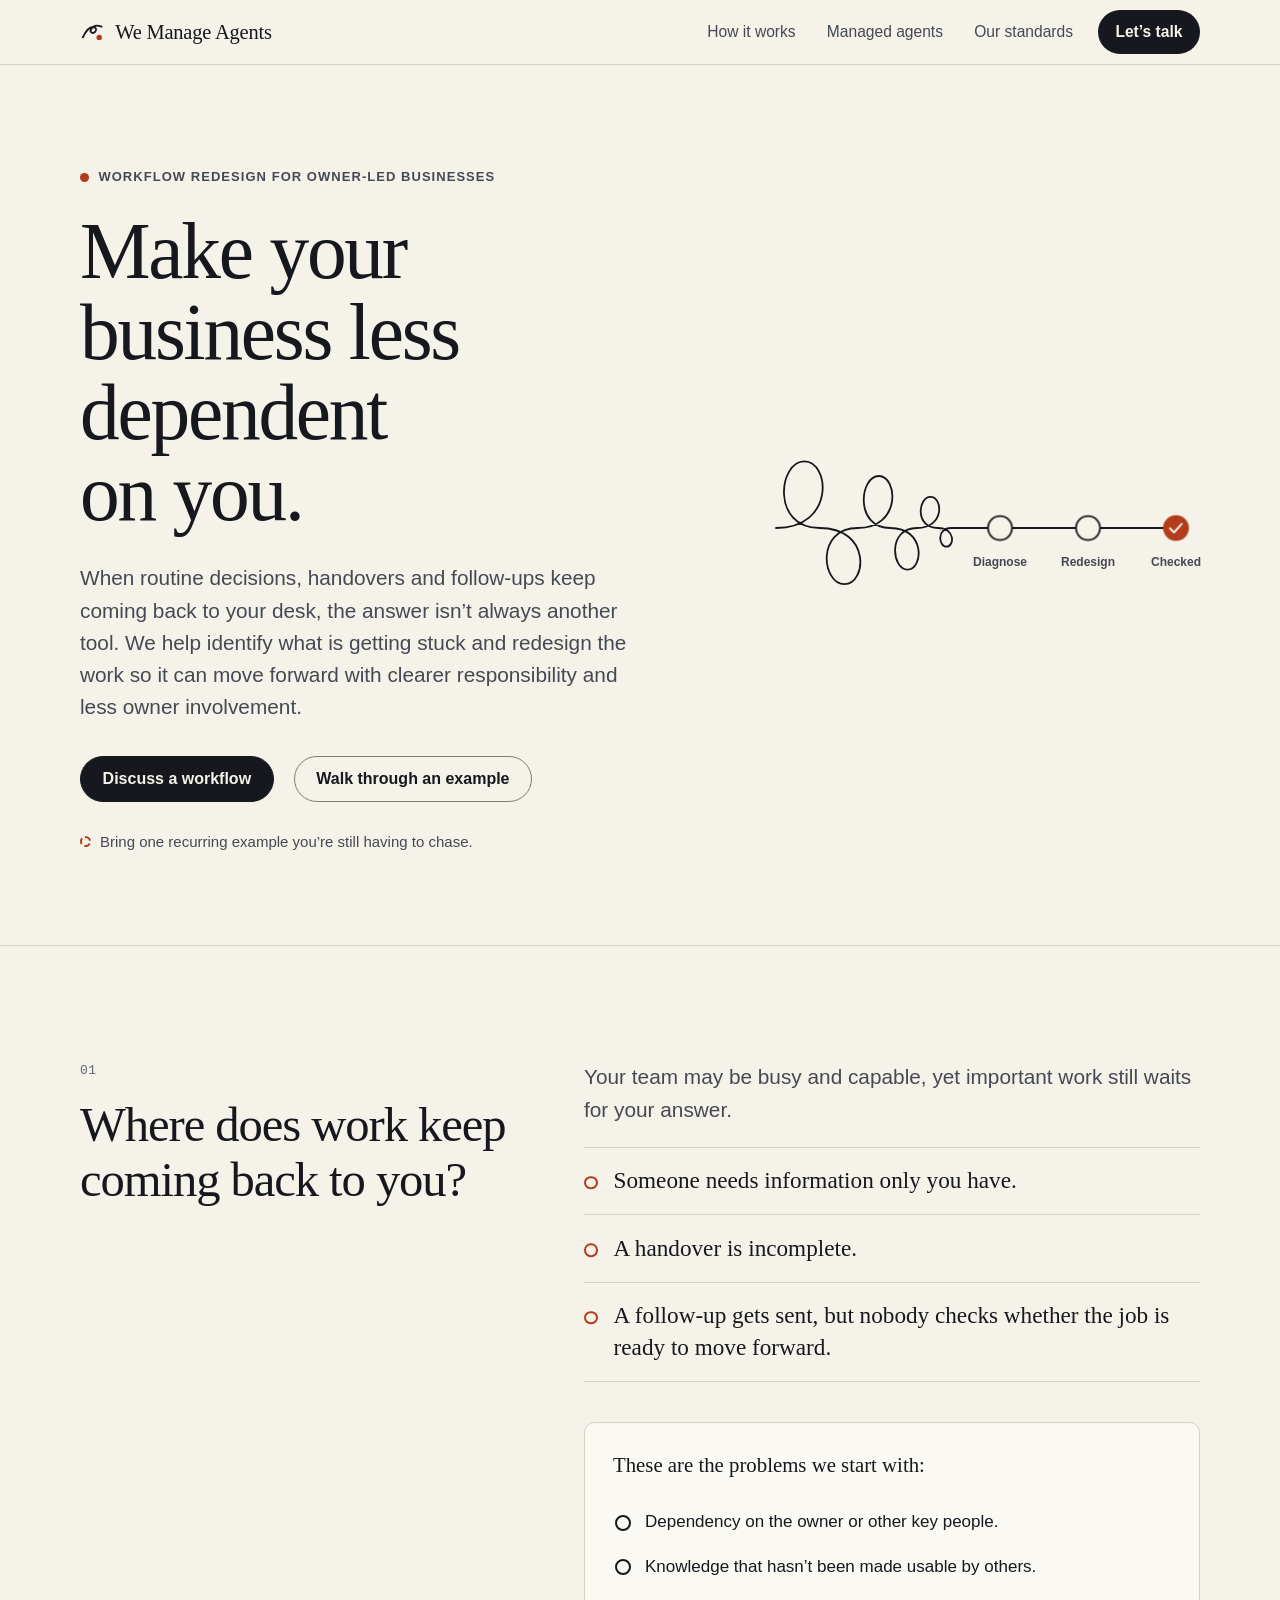
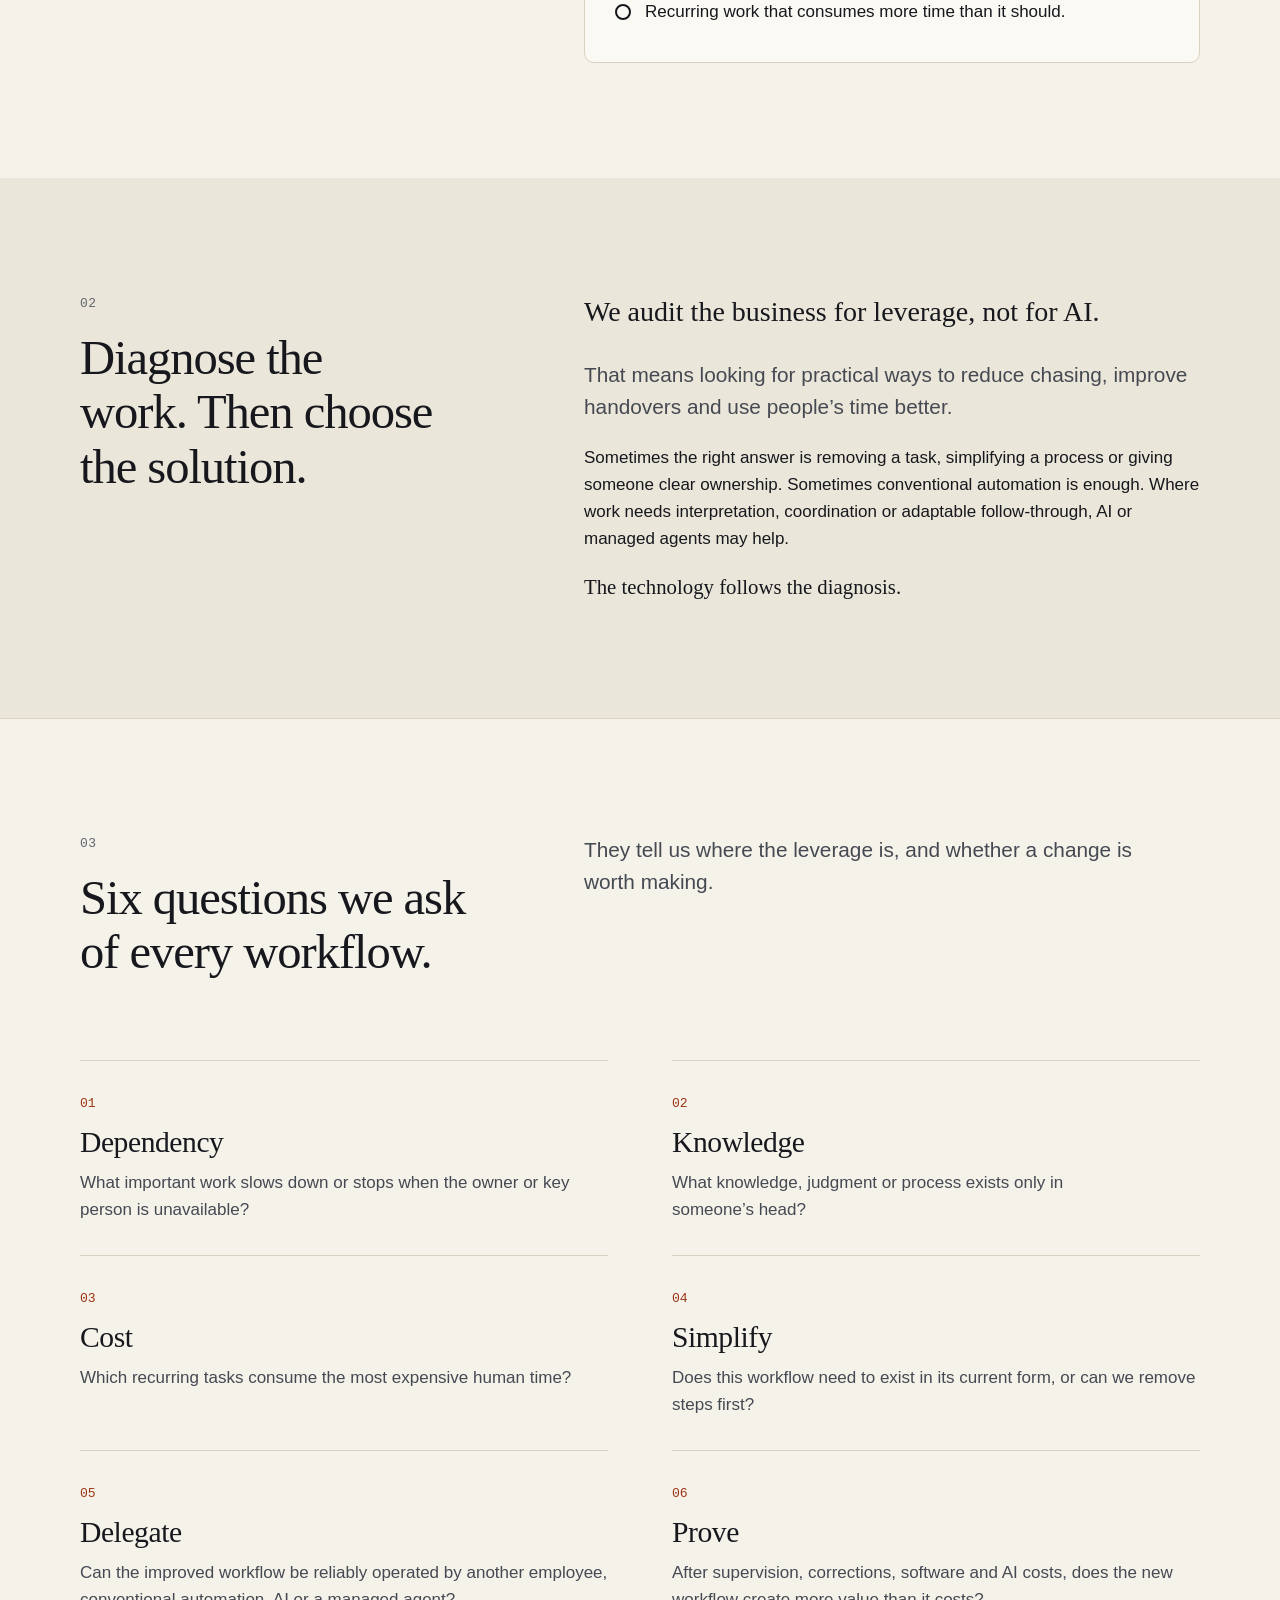
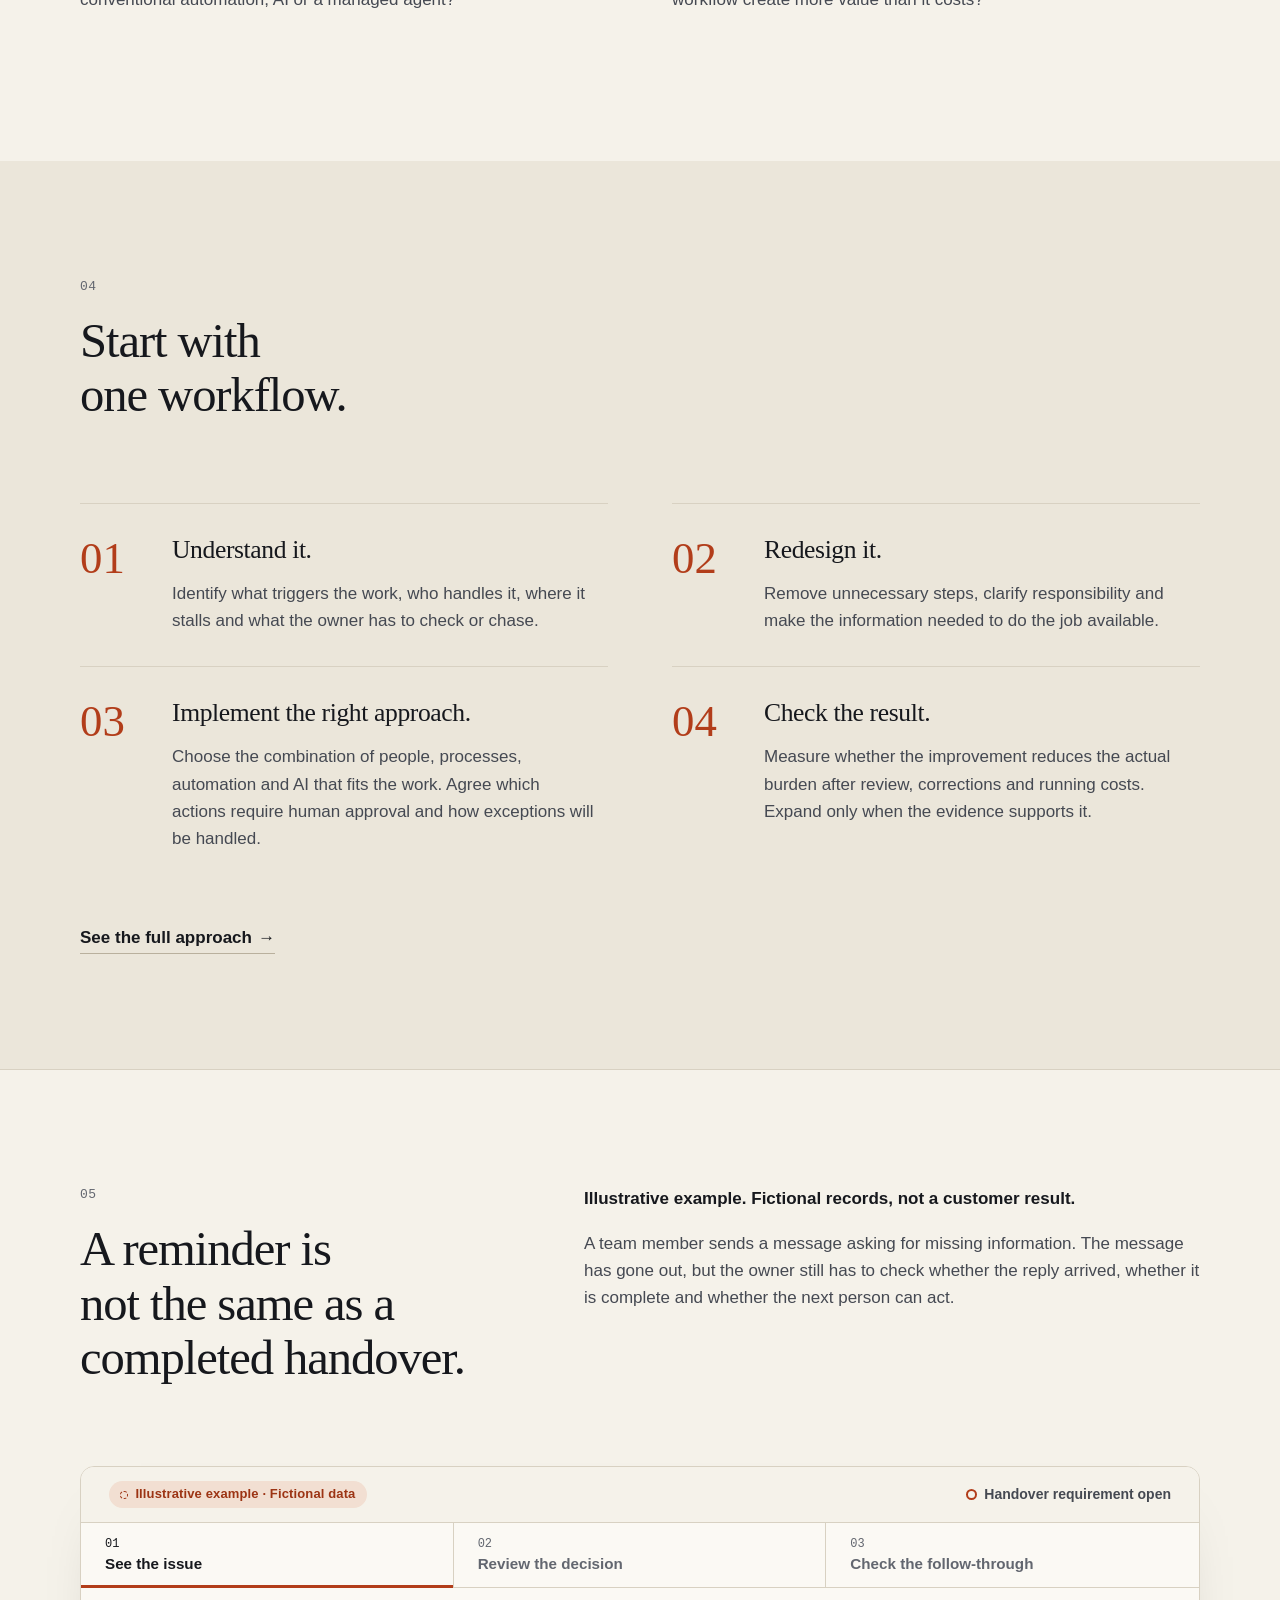
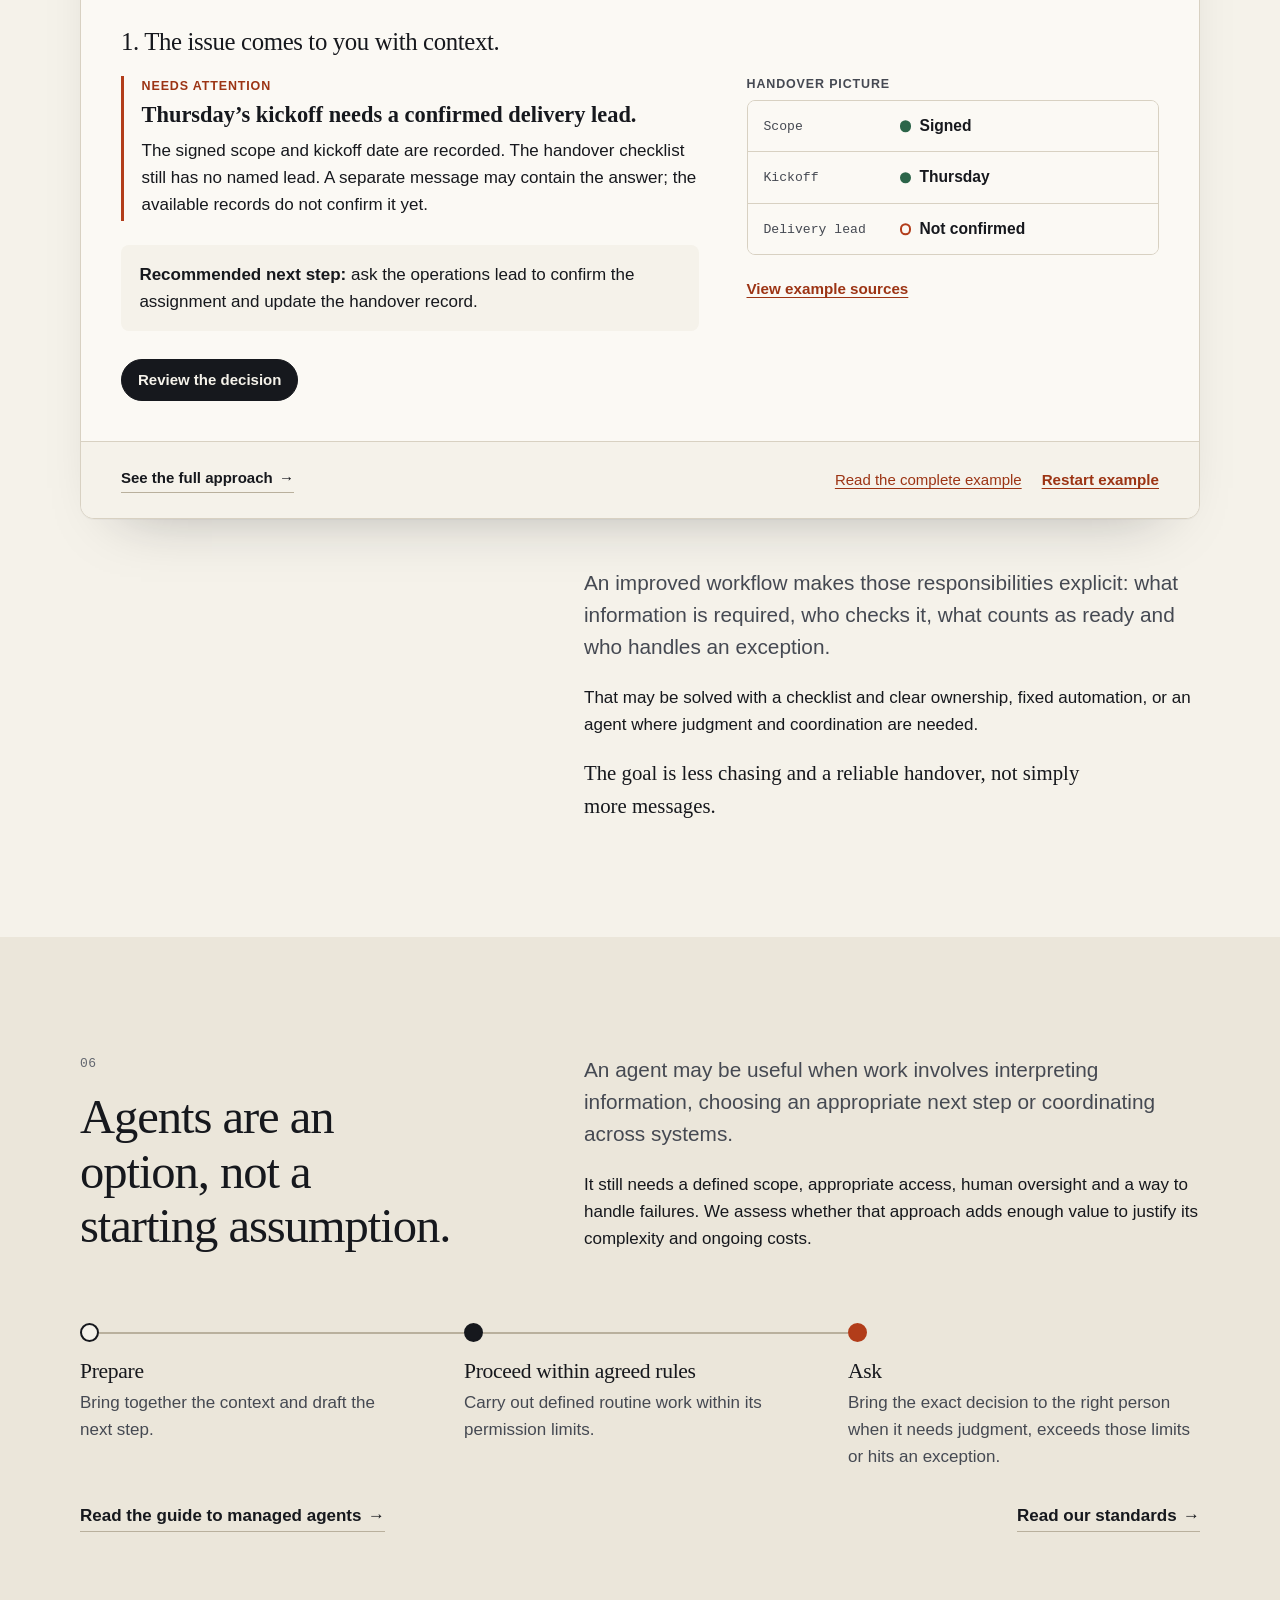
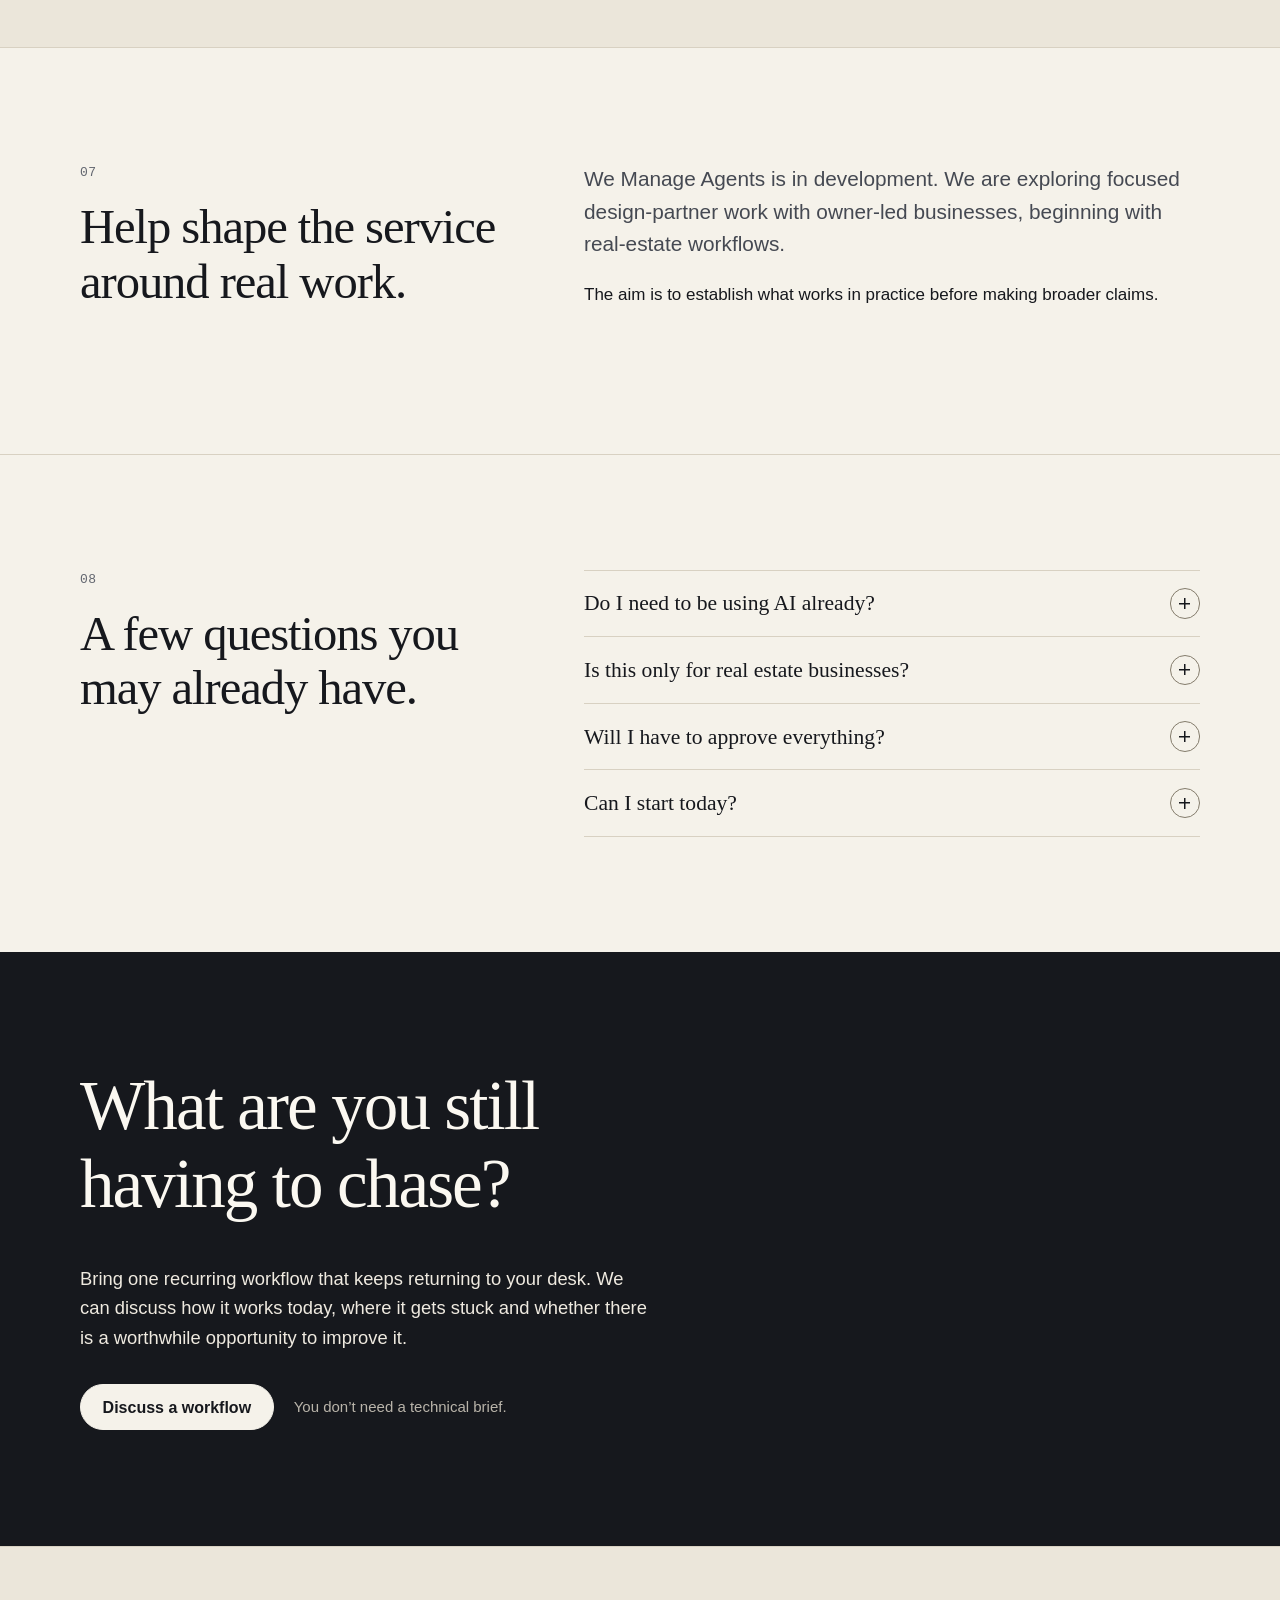
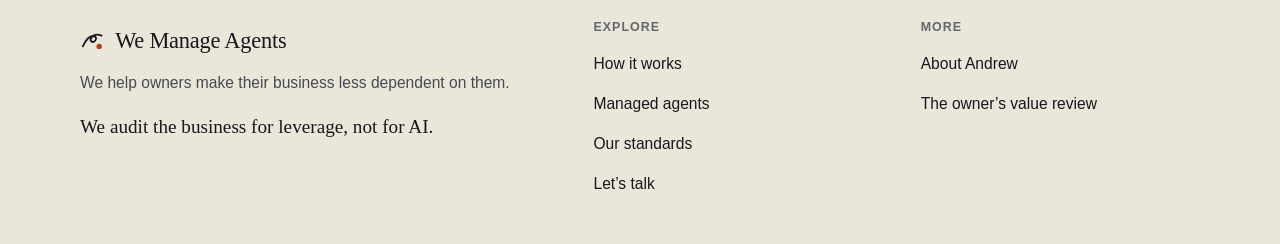
==== commit ef9e561d: "Reposition site around workflow leverage, not AI Apply the master rewrite prompt: new homepage struc" ====
--- a/index.html
+++ b/index.html
@@ -3,37 +3,37 @@
 <head>
 <meta charset="utf-8">
 <meta name="viewport" content="width=device-width, initial-scale=1">
-<title>We Manage Agents | More room to lead</title>
-<meta name="description" content="Explore managed AI operating partners designed to reduce chasing, prepare decisions and follow work through. See our approach and discuss your business.">
+<title>We Manage Agents | Make your business less dependent on you</title>
+<meta name="description" content="We help owners make their business less dependent on them. Diagnose where work gets stuck, redesign it and use the right mix of people, process, automation or AI.">
 <!-- PREVIEW: remove this robots tag and update robots.txt at publication. -->
 <meta name="robots" content="noindex, nofollow">
 <link rel="canonical" href="https://wemanageagents.com/">
 <meta property="og:type" content="website">
 <meta property="og:site_name" content="We Manage Agents">
-<meta property="og:title" content="We Manage Agents | More room to lead">
-<meta property="og:description" content="Explore managed AI operating partners designed to reduce chasing, prepare decisions and follow work through. See our approach and discuss your business.">
+<meta property="og:title" content="We Manage Agents | Make your business less dependent on you">
+<meta property="og:description" content="We help owners make their business less dependent on them. Diagnose where work gets stuck, redesign it and use the right mix of people, process, automation or AI.">
 <meta name="theme-color" content="#f5f2ea">
-<link rel="icon" href="/assets/favicon.svg" type="image/svg+xml">
-<link rel="stylesheet" href="/assets/site.css">
+<link rel="icon" href="assets/favicon.svg" type="image/svg+xml">
+<link rel="stylesheet" href="assets/site.css">
 <script>document.documentElement.classList.add('js')</script>
-<script src="/assets/site.js" defer></script>
+<script src="assets/site.js" defer></script>
 </head>
 <body>
 <a class="skip" href="#main">Skip to content</a>
 
 <header class="site-header">
   <div class="wrap header-inner">
-    <a class="wordmark" href="/">
+    <a class="wordmark" href="./">
       <svg viewBox="0 0 32 32" aria-hidden="true" focusable="false"><path d="M3.5 23c3.8-8 8-13 12.6-13 3.8 0 5.5 3.6 2.8 6.1-3 2.8-7.4.6-4.9-3.5C16.2 8.8 21 7.3 27 9.5" fill="none" stroke="currentColor" stroke-width="2.3" stroke-linecap="round"/><circle cx="24" cy="23" r="3.4" fill="#b23d1a"/></svg>
       <span>We Manage Agents</span>
     </a>
     <button class="menu-toggle" type="button" aria-expanded="false" aria-controls="site-nav" data-menu-toggle>Menu</button>
     <nav id="site-nav" class="site-nav" aria-label="Primary">
       <ul>
-        <li><a href="/how-it-works">How it works</a></li>
-        <li><a href="/managed-agents">Managed agents</a></li>
-        <li><a href="/standards">Our standards</a></li>
-        <li><a class="nav-cta" href="/talk">Let’s talk</a></li>
+        <li><a href="how-it-works/">How it works</a></li>
+        <li><a href="managed-agents/">Managed agents</a></li>
+        <li><a href="standards/">Our standards</a></li>
+        <li><a class="nav-cta" href="talk/">Let’s talk</a></li>
       </ul>
     </nav>
   </div>
@@ -41,73 +41,167 @@
 
 <main id="main">
 
-  <!-- H1 -->
+  <!-- Hero -->
   <section class="hero" aria-labelledby="hero-title">
     <div class="wrap hero-grid">
       <div>
-        <p class="eyebrow">Managed AI operating partners for business owners</p>
-        <h1 id="hero-title">More room to lead. Less to keep in your head.</h1>
-        <p class="lede">We’re building a managed AI operating partner for owners who are tired of chasing updates and holding every open thread in their heads.</p>
-        <p class="lede">The aim: clearer decisions, coordinated action and follow-through you can check, with us handling setup and ongoing management.</p>
+        <p class="eyebrow">Workflow redesign for owner-led businesses</p>
+        <h1 id="hero-title">Make your business less dependent on you.</h1>
+        <p class="lede">When routine decisions, handovers and follow-ups keep coming back to your desk, the answer isn’t always another tool. We help identify what is getting stuck and redesign the work so it can move forward with clearer responsibility and less owner involvement.</p>
         <div class="actions">
-          <a class="btn" href="/talk">Let’s talk</a>
+          <a class="btn" href="talk/">Discuss a workflow</a>
           <a class="btn btn--ghost" href="#example">Walk through an example</a>
         </div>
-        <p class="stage-note">Currently in development. Explore the approach below.</p>
+        <p class="stage-note">Bring one recurring example you’re still having to chase.</p>
       </div>
       <figure class="thread-figure">
         <svg viewBox="0 30 550 180" role="img" aria-labelledby="thread-title">
-          <title id="thread-title">A coiled line loosens into one straight thread that passes through context, a decision and a checked result.</title>
+          <title id="thread-title">A coiled line loosens into one straight thread that passes through diagnosis, redesign and a checked result.</title>
           <path class="thread" d="M20 140C94.1 140 87.6 56.8 55.4 56.8C23.2 56.8 13.6 140 74.7 140C139.1 140 133.5 210.2 105.5 210.2C77.5 210.2 69.1 140 122.3 140C177.1 140 172.3 75.0 148.5 75.0C124.7 75.0 117.6 140 162.8 140C207.9 140 204.0 192.0 184.4 192.0C164.8 192.0 158.9 140 196.1 140C231.5 140 228.5 101.0 213.1 101.0C197.7 101.0 193.0 140 222.3 140C244.8 140 242.9 163.4 233.1 163.4C223.3 163.4 220.3 140 239.0 140L520 140"/>
           <circle class="node n1" cx="300" cy="140" r="15"/>
           <circle class="node n2" cx="410" cy="140" r="15"/>
           <circle class="node node--done n3" cx="520" cy="140" r="15"/>
           <path class="tick n3" d="M512.5 140.5l5 5 9.5-10.5"/>
-          <text class="n1" x="300" y="188" text-anchor="middle">Context</text>
-          <text class="n2" x="410" y="188" text-anchor="middle">Decision</text>
+          <text class="n1" x="300" y="188" text-anchor="middle">Diagnose</text>
+          <text class="n2" x="410" y="188" text-anchor="middle">Redesign</text>
           <text class="n3" x="520" y="188" text-anchor="middle">Checked</text>
         </svg>
       </figure>
     </div>
   </section>
 
-  <!-- H2 -->
+  <!-- 01 The problem -->
   <section class="section" aria-labelledby="burden-title">
     <div class="wrap split">
       <div class="sticky-col">
         <span class="index" aria-hidden="true">01</span>
-        <h2 id="burden-title">You’re carrying more than your own work.</h2>
+        <h2 id="burden-title">Where does work keep coming back to you?</h2>
       </div>
       <div>
+        <p class="lede">Your team may be busy and capable, yet important work still waits for your answer.</p>
         <ul class="open-threads">
-          <li>The project waiting on a handover.</li>
-          <li>The commitment nobody has confirmed.</li>
-          <li>The decision that needs information from three different places.</li>
+          <li>Someone needs information only you have.</li>
+          <li>A handover is incomplete.</li>
+          <li>A follow-up gets sent, but nobody checks whether the job is ready to move forward.</li>
         </ul>
-        <p class="lede">You may have people doing the work and systems recording it. You’re still the one remembering to ask.</p>
         <div class="carry-callout">
-          <p>That’s the burden we want to take off your plate:</p>
+          <p>These are the problems we start with:</p>
           <ul class="ring-list">
-            <li>Keeping track of what is still open.</li>
-            <li>Gathering what you need to make the next decision.</li>
-            <li>Checking that the follow-up actually led somewhere.</li>
+            <li>Dependency on the owner or other key people.</li>
+            <li>Knowledge that hasn’t been made usable by others.</li>
+            <li>Recurring work that consumes more time than it should.</li>
           </ul>
         </div>
       </div>
     </div>
   </section>
 
-  <!-- H3 -->
-  <section class="section section--sunken" id="example" aria-labelledby="example-title">
+  <!-- 02 Our approach -->
+  <section class="section section--sunken" aria-labelledby="approach-title">
+    <div class="wrap split">
+      <div class="sticky-col">
+        <span class="index" aria-hidden="true">02</span>
+        <h2 id="approach-title">Diagnose the work. Then choose the solution.</h2>
+      </div>
+      <div>
+        <p class="serif" style="font-size:clamp(1.4rem,2.4vw,1.75rem); line-height:1.3; margin-top:0">We audit the business for leverage, not for AI.</p>
+        <p class="lede">That means looking for practical ways to reduce chasing, improve handovers and use people’s time better.</p>
+        <p>Sometimes the right answer is removing a task, simplifying a process or giving someone clear ownership. Sometimes conventional automation is enough. Where work needs interpretation, coordination or adaptable follow-through, AI or managed agents may help.</p>
+        <p class="serif" style="font-size:1.3rem; margin-bottom:0">The technology follows the diagnosis.</p>
+      </div>
+    </div>
+  </section>
+
+  <!-- 03 The six questions -->
+  <section class="section" aria-labelledby="questions-title">
     <div class="wrap">
       <div class="section-head split">
         <div>
-          <span class="index" aria-hidden="true">02</span>
-          <h2 id="example-title">Here’s what less chasing could look like.</h2>
+          <span class="index" aria-hidden="true">03</span>
+          <h2 id="questions-title">Six questions we ask of every workflow.</h2>
+        </div>
+        <p class="lede">They tell us where the leverage is, and whether a change is worth making.</p>
+      </div>
+      <ol class="principles">
+        <li>
+          <h3>Dependency</h3>
+          <p>What important work slows down or stops when the owner or key person is unavailable?</p>
+        </li>
+        <li>
+          <h3>Knowledge</h3>
+          <p>What knowledge, judgment or process exists only in someone’s head?</p>
+        </li>
+        <li>
+          <h3>Cost</h3>
+          <p>Which recurring tasks consume the most expensive human time?</p>
+        </li>
+        <li>
+          <h3>Simplify</h3>
+          <p>Does this workflow need to exist in its current form, or can we remove steps first?</p>
+        </li>
+        <li>
+          <h3>Delegate</h3>
+          <p>Can the improved workflow be reliably operated by another employee, conventional automation, AI or a managed agent?</p>
+        </li>
+        <li>
+          <h3>Prove</h3>
+          <p>After supervision, corrections, software and AI costs, does the new workflow create more value than it costs?</p>
+        </li>
+      </ol>
+    </div>
+  </section>
+
+  <!-- 04 How it works -->
+  <section class="section section--sunken" aria-labelledby="how-title">
+    <div class="wrap">
+      <div class="section-head split">
+        <div>
+          <span class="index" aria-hidden="true">04</span>
+          <h2 id="how-title">Start with one workflow.</h2>
+        </div>
+        <div></div>
+      </div>
+      <ol class="setup-steps">
+        <li>
+          <div>
+            <h3>Understand it.</h3>
+            <p>Identify what triggers the work, who handles it, where it stalls and what the owner has to check or chase.</p>
+          </div>
+        </li>
+        <li>
+          <div>
+            <h3>Redesign it.</h3>
+            <p>Remove unnecessary steps, clarify responsibility and make the information needed to do the job available.</p>
+          </div>
+        </li>
+        <li>
+          <div>
+            <h3>Implement the right approach.</h3>
+            <p>Choose the combination of people, processes, automation and AI that fits the work. Agree which actions require human approval and how exceptions will be handled.</p>
+          </div>
+        </li>
+        <li>
+          <div>
+            <h3>Check the result.</h3>
+            <p>Measure whether the improvement reduces the actual burden after review, corrections and running costs. Expand only when the evidence supports it.</p>
+          </div>
+        </li>
+      </ol>
+      <div class="actions" style="margin-top:2.5rem"><a class="arrow-link" href="how-it-works/">See the full approach</a></div>
+    </div>
+  </section>
+
+  <!-- 05 Practical example -->
+  <section class="section" id="example" aria-labelledby="example-title">
+    <div class="wrap">
+      <div class="section-head split">
+        <div>
+          <span class="index" aria-hidden="true">05</span>
+          <h2 id="example-title">A reminder is not the same as a completed handover.</h2>
         </div>
         <div class="case-intro">
-          <p><strong>Illustrative example. Fictional records; this is an explanation of the intended experience.</strong></p>
-          <p class="muted">A new client project is due to start on Thursday. The signed scope is in place, but the handover record has no confirmed delivery lead. You haven’t asked for a status report.</p>
+          <p><strong>Illustrative example. Fictional records, not a customer result.</strong></p>
+          <p class="muted">A team member sends a message asking for missing information. The message has gone out, but the owner still has to check whether the reply arrived, whether it is complete and whether the next person can act.</p>
         </div>
       </div>
 
@@ -164,7 +258,7 @@
         <!-- Stage 2 -->
         <section class="case__stage" id="case-stage-2" data-stage="2" aria-labelledby="stage-2-title">
           <div class="case__narrow">
-          <h3 id="stage-2-title">2. The next action is ready.</h3>
+          <h3 id="stage-2-title">2. The next action is ready to approve.</h3>
 
           <div class="message">
             <div class="message__head">
@@ -208,7 +302,7 @@
             <p style="margin:0.9rem 0 1.5rem"><button class="btn btn--small btn--ghost" type="button" data-go-stage="2">Review the decision</button></p>
           </div>
 
-          <p>In this example, the operations lead replies, and the handover record is updated. The agent checks the assignment against the reply and marks that handover requirement confirmed.</p>
+          <p>In this example, the operations lead replies, and the handover record is updated. Whoever owns the check, a person, an automation or an agent, compares the reply with the record and marks that handover requirement confirmed.</p>
           <p>If the reply or record is missing, the issue remains open. A sent message alone does not establish that the handover is ready.</p>
 
           <div class="branch-controls" data-js-only hidden>
@@ -245,64 +339,36 @@
         </section>
 
         <div class="case__foot">
-          <a class="arrow-link" href="/how-it-works#example">See the full approach</a>
+          <a class="arrow-link" href="how-it-works/#example">See the full approach</a>
           <span class="actions" style="margin:0">
-            <a href="/how-it-works#example" data-fallback-link>Read the complete example</a>
+            <a href="how-it-works/#example" data-fallback-link>Read the complete example</a>
             <button class="link-button" type="button" data-case-restart hidden>Restart example</button>
           </span>
         </div>
       </div>
-    </div>
-  </section>
-
-  <!-- H4 -->
-  <section class="section" aria-labelledby="care-title">
-    <div class="wrap">
-      <div class="split section-head">
-        <div>
-          <span class="index" aria-hidden="true">03</span>
-          <h2 id="care-title">The work needs ongoing care.</h2>
-        </div>
-        <div>
-          <p class="lede">People change roles. Processes change. Tools change. The way you want something handled becomes clearer through use.</p>
-          <p>Our service is being designed to cover the setup and the work of keeping the agent useful: reviewing problems, maintaining connections, refining instructions and checking whether it is reducing the load on you.</p>
-        </div>
-      </div>
-
-      <table class="resp-table">
-        <thead>
-          <tr>
-            <th scope="col">The operating partner</th>
-            <th scope="col">We Manage Agents</th>
-            <th scope="col">You and your team</th>
-          </tr>
-        </thead>
-        <tbody>
-          <tr>
-            <td data-label="The operating partner">Brings together context, prepares actions and tracks agreed work</td>
-            <td data-label="We Manage Agents">Sets up the service, reviews performance and maintains the workflows</td>
-            <td data-label="You and your team">Set priorities, provide business judgment and decide what authority to delegate</td>
-          </tr>
-        </tbody>
-      </table>
-
-      <div class="actions" style="justify-content:space-between; margin-top:2.75rem">
-        <p class="muted" style="margin:0">You do not need to bring an existing agent or know how to build one.</p>
-        <a class="arrow-link" href="/how-it-works#setup">How setup works</a>
-      </div>
-    </div>
-  </section>
-
-  <!-- H5 -->
-  <section class="section" aria-labelledby="control-title">
+
+      <div class="split" style="margin-top:3rem">
+        <div></div>
+        <div>
+          <p class="lede">An improved workflow makes those responsibilities explicit: what information is required, who checks it, what counts as ready and who handles an exception.</p>
+          <p>That may be solved with a checklist and clear ownership, fixed automation, or an agent where judgment and coordination are needed.</p>
+          <p class="serif" style="font-size:1.3rem; margin-bottom:0">The goal is less chasing and a reliable handover, not simply more messages.</p>
+        </div>
+      </div>
+    </div>
+  </section>
+
+  <!-- 06 Where managed agents fit -->
+  <section class="section section--sunken" aria-labelledby="agents-title">
     <div class="wrap">
       <div class="split">
         <div>
-          <span class="index" aria-hidden="true">04</span>
-          <h2 id="control-title">Keep the decisions that need you.</h2>
-        </div>
-        <div>
-          <p class="lede">The right level of control depends on the work. During setup, we would agree which actions can proceed under standing instructions and which need a decision.</p>
+          <span class="index" aria-hidden="true">06</span>
+          <h2 id="agents-title">Agents are an option, not a starting assumption.</h2>
+        </div>
+        <div>
+          <p class="lede">An agent may be useful when work involves interpreting information, choosing an appropriate next step or coordinating across systems.</p>
+          <p>It still needs a defined scope, appropriate access, human oversight and a way to handle failures. We assess whether that approach adds enough value to justify its complexity and ongoing costs.</p>
         </div>
       </div>
 
@@ -317,91 +383,32 @@
         </li>
         <li>
           <h3>Ask</h3>
-          <p>Bring you the exact action when it needs your judgment or exceeds those limits.</p>
+          <p>Bring the exact decision to the right person when it needs judgment, exceeds those limits or hits an exception.</p>
         </li>
       </ol>
 
       <div class="actions" style="justify-content:space-between; margin-top:0">
-        <p class="serif" style="font-size:1.3rem; margin:0; max-width:34rem">The goal is fewer things to watch and a clearer view of the things that need your attention.</p>
-        <a class="arrow-link" href="/standards">Read our standards</a>
-      </div>
-    </div>
-  </section>
-
-  <!-- H6 -->
-  <section class="section section--sunken" aria-labelledby="measure-title">
-    <div class="wrap split split--even">
-      <div>
-        <span class="index" aria-hidden="true">05</span>
-        <h2 id="measure-title">The measure is what comes off your plate.</h2>
-        <p class="lede">A useful agent should earn its place in your working week.</p>
-        <p>Our proposed value review looks at time spent checking, preparing, following up and correcting work. It also records the decisions prepared, commitments still open and outcomes actually confirmed.</p>
-        <ul class="counts">
-          <li>Your approval time counts.</li>
-          <li>Your correction time counts.</li>
-          <li>Work that remains unresolved stays visible.</li>
-        </ul>
-        <a class="arrow-link" href="/standards#value-review">Use the value worksheet</a>
-      </div>
-      <div class="ledger" aria-hidden="true">
-        <h3>Time counted</h3>
-        <ul>
-          <li><span>Checking</span><span>owner + team</span></li>
-          <li><span>Preparing</span><span>owner + team</span></li>
-          <li><span>Following up</span><span>owner + team</span></li>
-          <li><span>Correcting</span><span>owner + team</span></li>
-        </ul>
-        <h3>Also recorded</h3>
-        <ul>
-          <li><span>Decisions prepared</span><span>count</span></li>
-          <li><span>Commitments still open</span><span>visible</span></li>
-          <li><span>Outcomes actually confirmed</span><span>with evidence</span></li>
-        </ul>
-      </div>
-    </div>
-  </section>
-
-  <!-- H7 -->
-  <section class="section" aria-labelledby="fit-title">
+        <a class="arrow-link" href="managed-agents/">Read the guide to managed agents</a>
+        <a class="arrow-link" href="standards/">Read our standards</a>
+      </div>
+    </div>
+  </section>
+
+  <!-- 07 Current stage -->
+  <section class="section" aria-labelledby="stage-title">
     <div class="wrap split">
       <div class="sticky-col">
-        <span class="index" aria-hidden="true">06</span>
-        <h2 id="fit-title">Built around a familiar kind of business pressure.</h2>
+        <span class="index" aria-hidden="true">07</span>
+        <h2 id="stage-title">Help shape the service around real work.</h2>
       </div>
       <div>
-        <p class="lede">You’re likely to recognize the problem if:</p>
-        <ul class="fit-list">
-          <li>Customers, projects or transactions move through several people.</li>
-          <li>Important context is spread across messages, calendars and business systems.</li>
-          <li>You keep asking what happened after the last update.</li>
-          <li>Progress depends on you remembering the next step.</li>
-        </ul>
-        <p>The first question is where that pressure shows up in your business. Then we can assess what a managed operating partner could take on, what your team should keep and what needs to be tested.</p>
-        <div class="actions"><a class="arrow-link" href="/talk">Discuss your business</a></div>
-      </div>
-    </div>
-  </section>
-
-  <!-- H8 -->
-  <section class="section section--flush" aria-labelledby="guide-title">
-    <div class="wrap">
-      <div class="guide-panel">
-        <div>
-          <span class="index" aria-hidden="true">07</span>
-          <h2 id="guide-title">Understand what you’re buying.</h2>
-          <p>Our guide explains the category in plain language and gives you questions to ask any provider, including us.</p>
-          <div class="actions"><a class="btn" href="/managed-agents">Read the guide to managed agents</a></div>
-        </div>
-        <ul class="guide-questions">
-          <li>What makes an AI agent “managed”?</li>
-          <li>What should the provider be responsible for?</li>
-          <li>How much oversight will you still need?</li>
-        </ul>
-      </div>
-    </div>
-  </section>
-
-  <!-- H9 -->
+        <p class="lede">We Manage Agents is in development. We are exploring focused design-partner work with owner-led businesses, beginning with real-estate workflows.</p>
+        <p>The aim is to establish what works in practice before making broader claims.</p>
+      </div>
+    </div>
+  </section>
+
+  <!-- FAQ -->
   <section class="section" aria-labelledby="faq-title">
     <div class="wrap split">
       <div>
@@ -410,32 +417,32 @@
       </div>
       <div class="faqs">
         <details class="faq">
-          <summary>Do I need to have an AI agent already?</summary>
-          <div class="faq__body"><p>No. The proposed service includes identifying the right work, configuring the agent, connecting the agreed information sources and managing it over time.</p></div>
+          <summary>Do I need to be using AI already?</summary>
+          <div class="faq__body"><p>No. We start with the workflow, not the technology. Many improvements come from removing steps, clarifying ownership or simple automation. AI or a managed agent is considered where the work calls for it.</p></div>
         </details>
         <details class="faq">
           <summary>Is this only for real estate businesses?</summary>
-          <div class="faq__body"><p>No. Our initial design-partner work is in real estate, but the operating problem extends across businesses with customers, projects, handovers and commitments. Fit depends on the work and access available. Industry-specific coverage needs to be assessed.</p></div>
+          <div class="faq__body"><p>No. Our initial design-partner work is in real estate, but dependency on the owner, trapped knowledge and costly recurring work show up across owner-led businesses. Fit depends on the work and the access available.</p></div>
         </details>
         <details class="faq">
           <summary>Will I have to approve everything?</summary>
-          <div class="faq__body"><p>The aim is to agree standing instructions for suitable routine actions and bring you decisions where your judgment is needed. A pilot should establish that boundary and measure the effort it asks of you.</p></div>
+          <div class="faq__body"><p>The aim is to agree which routine actions can proceed under standing instructions and which need a person’s decision. A pilot should establish that boundary and measure the effort it asks of you.</p></div>
         </details>
         <details class="faq">
-          <summary>Can I use it today?</summary>
-          <div class="faq__body"><p>We are developing the service and validating how it works in practice. A conversation is the starting point for assessing fit, scope and readiness for a supervised pilot. It is not an instant software signup.</p></div>
+          <summary>Can I start today?</summary>
+          <div class="faq__body"><p>We are developing the service and validating how it works in practice. A conversation about one workflow is the starting point. It is not an instant software signup.</p></div>
         </details>
       </div>
     </div>
   </section>
 
-  <!-- H10 -->
+  <!-- Final CTA -->
   <section class="section section--ink final-cta" aria-labelledby="final-title">
     <div class="wrap">
       <h2 id="final-title">What are you still having to chase?</h2>
-      <p>Bring one recurring example. We can use it to explore the broader operating burden, where an agent might help and what would need to be proven.</p>
+      <p>Bring one recurring workflow that keeps returning to your desk. We can discuss how it works today, where it gets stuck and whether there is a worthwhile opportunity to improve it.</p>
       <div class="actions">
-        <a class="btn btn--light" href="/talk">Let’s talk</a>
+        <a class="btn btn--light" href="talk/">Discuss a workflow</a>
         <span class="note">You don’t need a technical brief.</span>
       </div>
     </div>
@@ -446,27 +453,27 @@
 <footer class="site-footer">
   <div class="wrap footer-grid">
     <div class="footer-brand">
-      <a class="wordmark" href="/">
+      <a class="wordmark" href="./">
         <svg viewBox="0 0 32 32" aria-hidden="true" focusable="false"><path d="M3.5 23c3.8-8 8-13 12.6-13 3.8 0 5.5 3.6 2.8 6.1-3 2.8-7.4.6-4.9-3.5C16.2 8.8 21 7.3 27 9.5" fill="none" stroke="currentColor" stroke-width="2.3" stroke-linecap="round"/><circle cx="24" cy="23" r="3.4" fill="#b23d1a"/></svg>
         <span>We Manage Agents</span>
       </a>
-      <p>Managed AI operating partners for business owners.</p>
-      <p class="footer-line">More room to lead. Less to keep in your head.</p>
+      <p>We help owners make their business less dependent on them.</p>
+      <p class="footer-line">We audit the business for leverage, not for AI.</p>
     </div>
     <nav class="footer-links" aria-label="Footer pages">
       <h2>Explore</h2>
       <ul>
-        <li><a href="/how-it-works">How it works</a></li>
-        <li><a href="/managed-agents">Managed agents</a></li>
-        <li><a href="/standards">Our standards</a></li>
-        <li><a href="/talk">Let’s talk</a></li>
+        <li><a href="how-it-works/">How it works</a></li>
+        <li><a href="managed-agents/">Managed agents</a></li>
+        <li><a href="standards/">Our standards</a></li>
+        <li><a href="talk/">Let’s talk</a></li>
       </ul>
     </nav>
     <nav class="footer-links" aria-label="Footer resources">
       <h2>More</h2>
       <ul>
-        <li><a href="/how-it-works#about">About Andrew</a></li>
-        <li><a href="/standards#value-review">The owner’s value review</a></li>
+        <li><a href="how-it-works/#about">About Andrew</a></li>
+        <li><a href="standards/#value-review">The owner’s value review</a></li>
       </ul>
     </nav>
   </div>
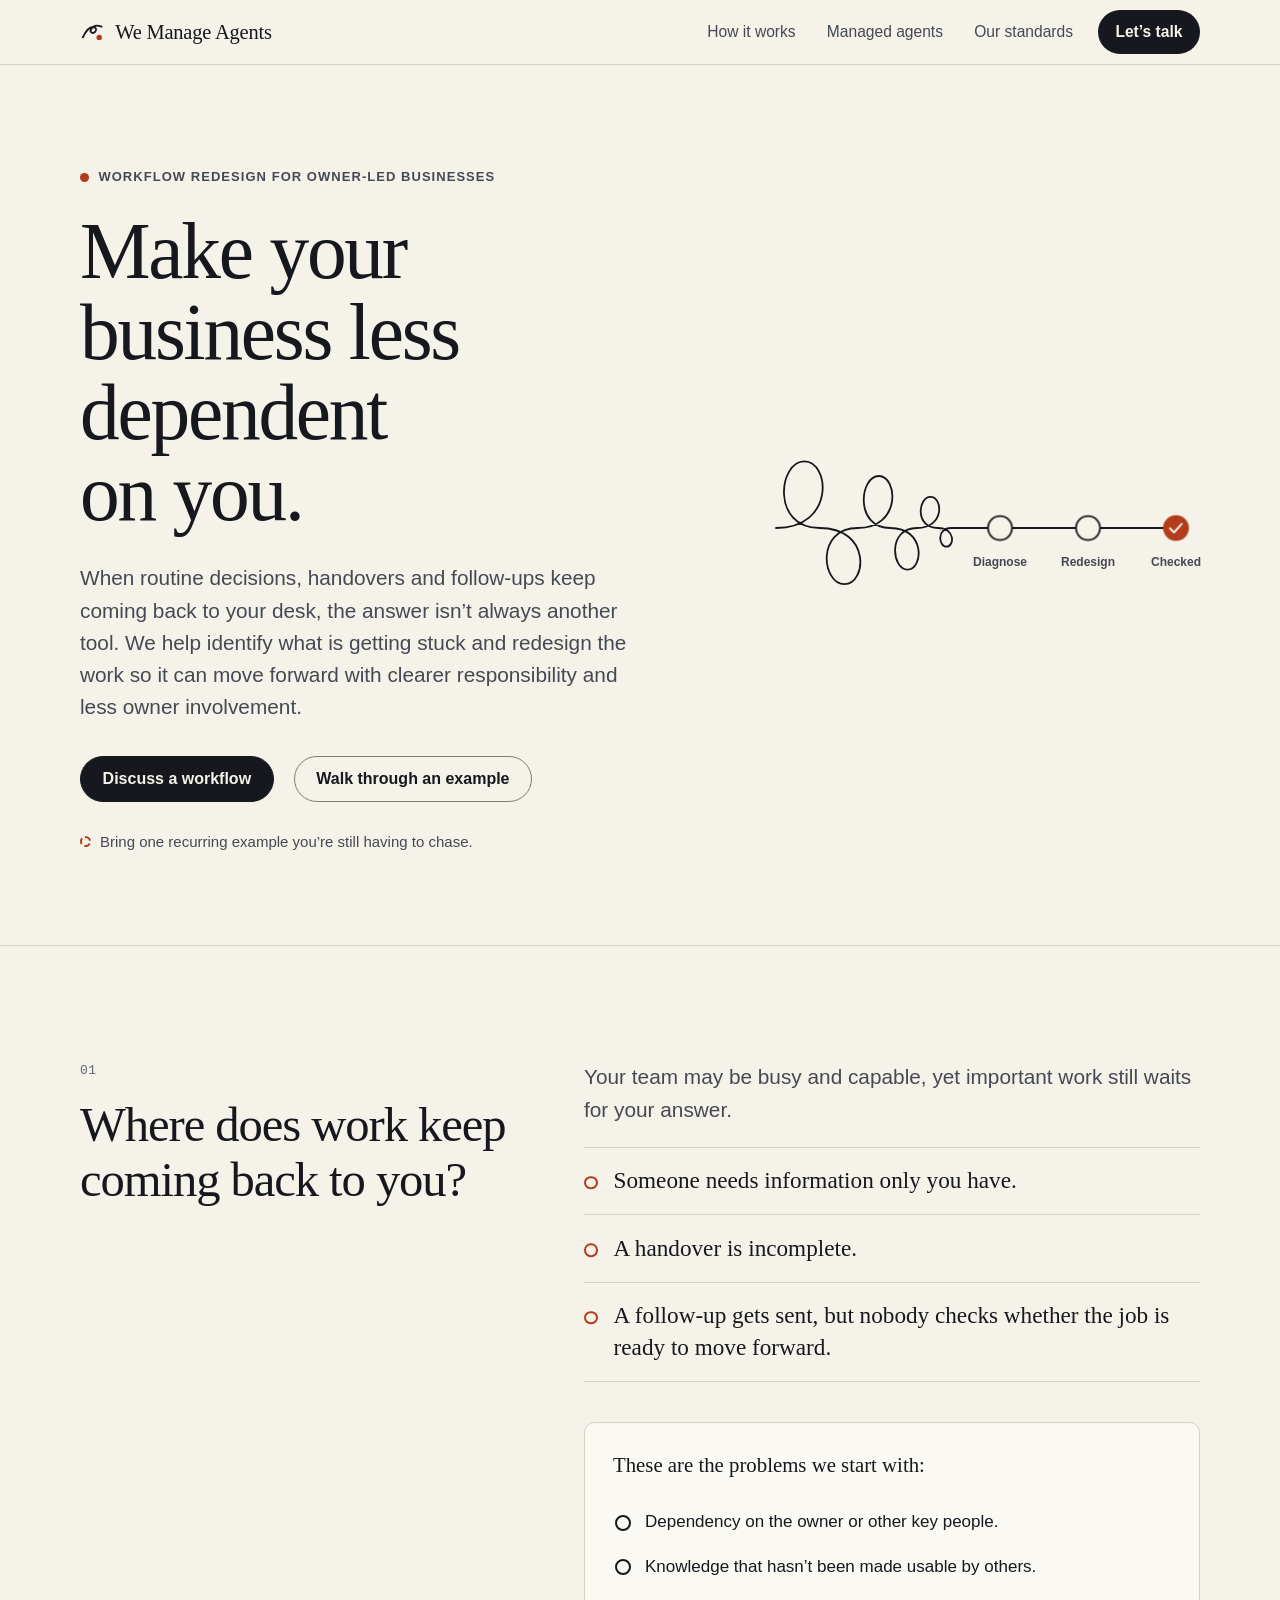
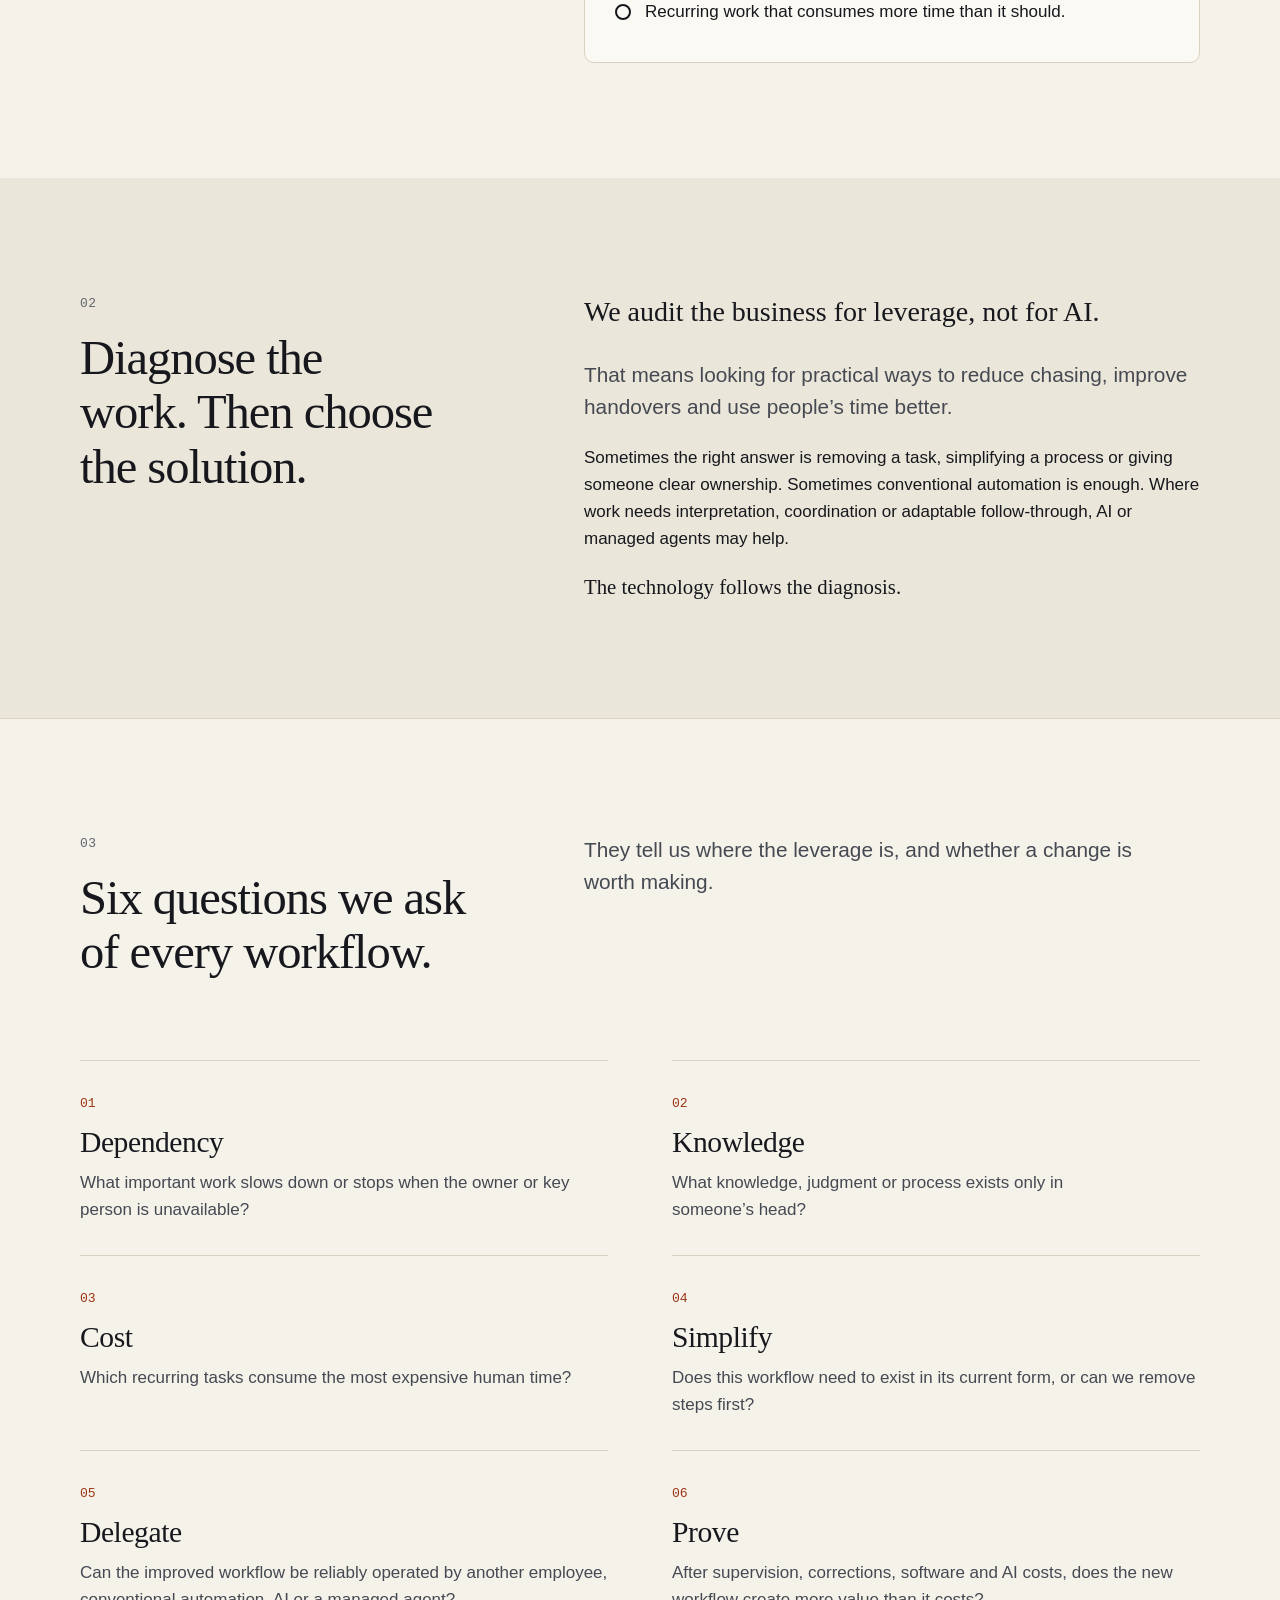
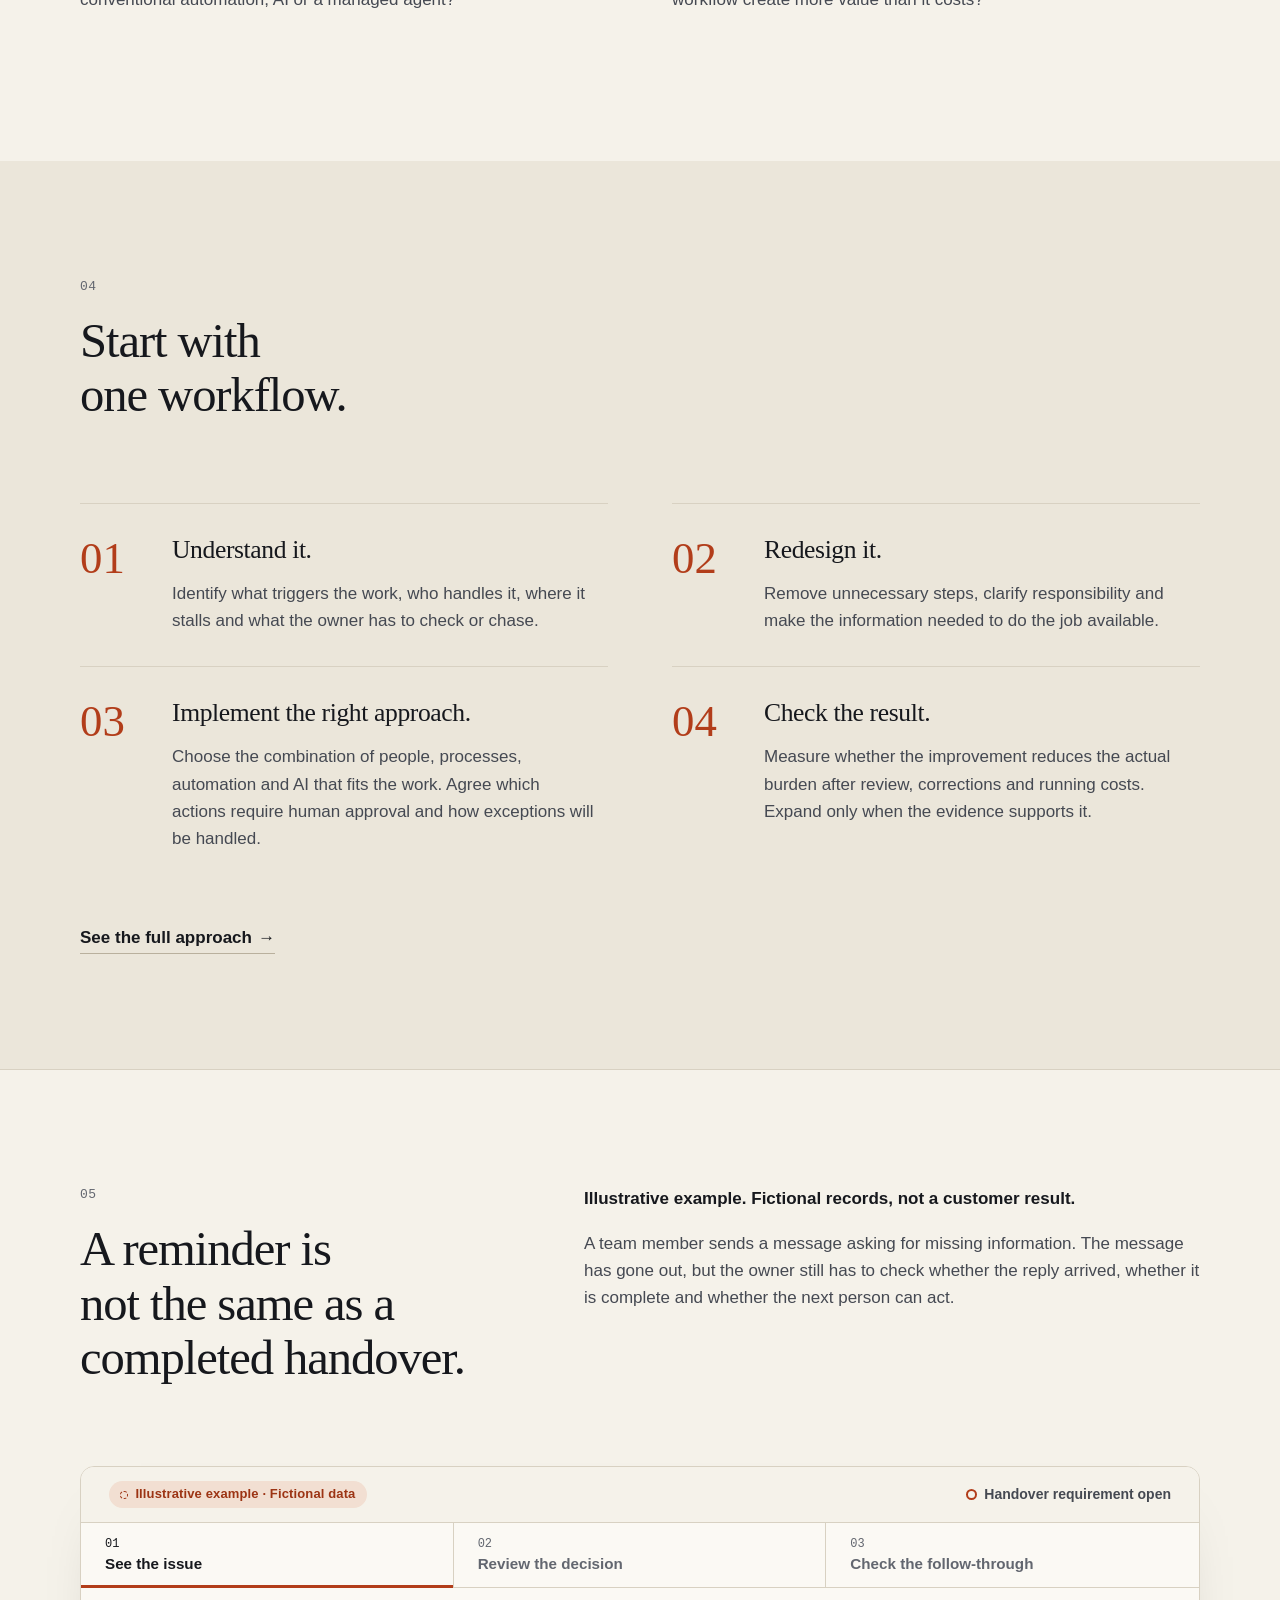
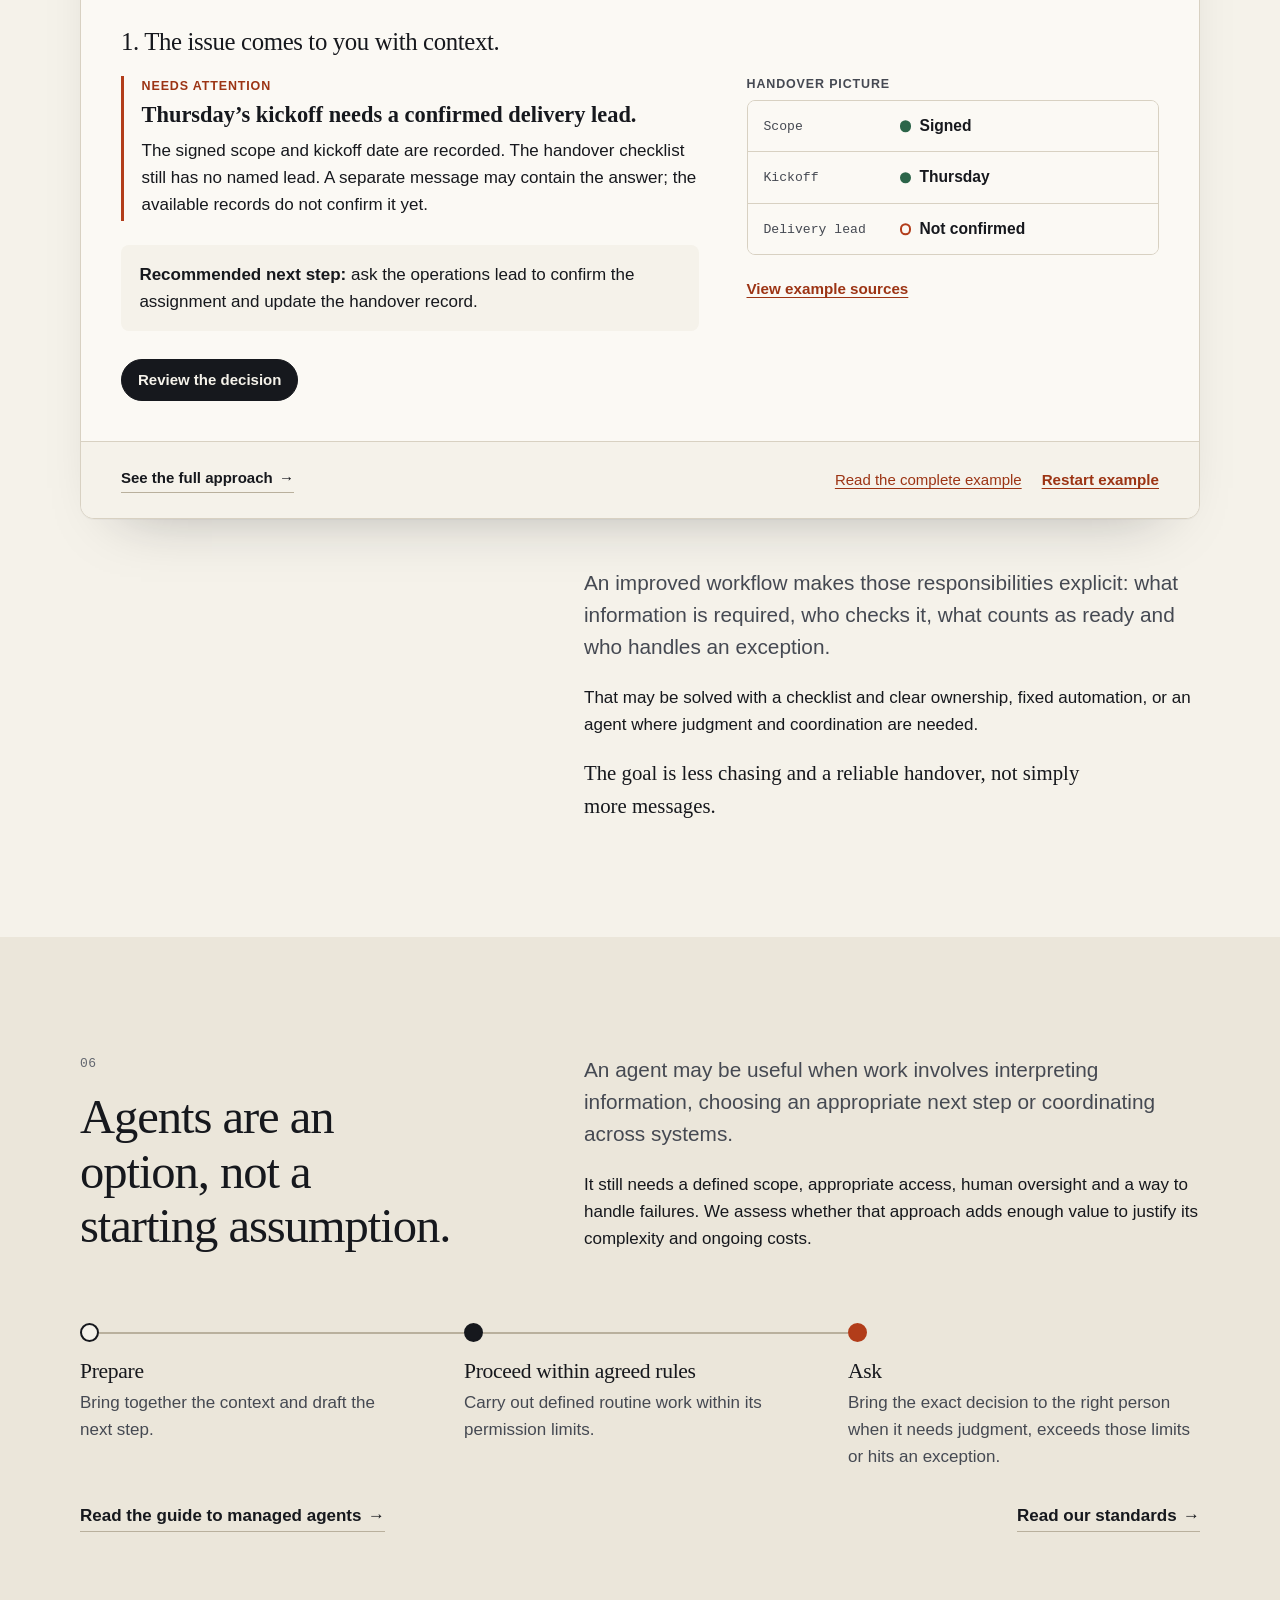
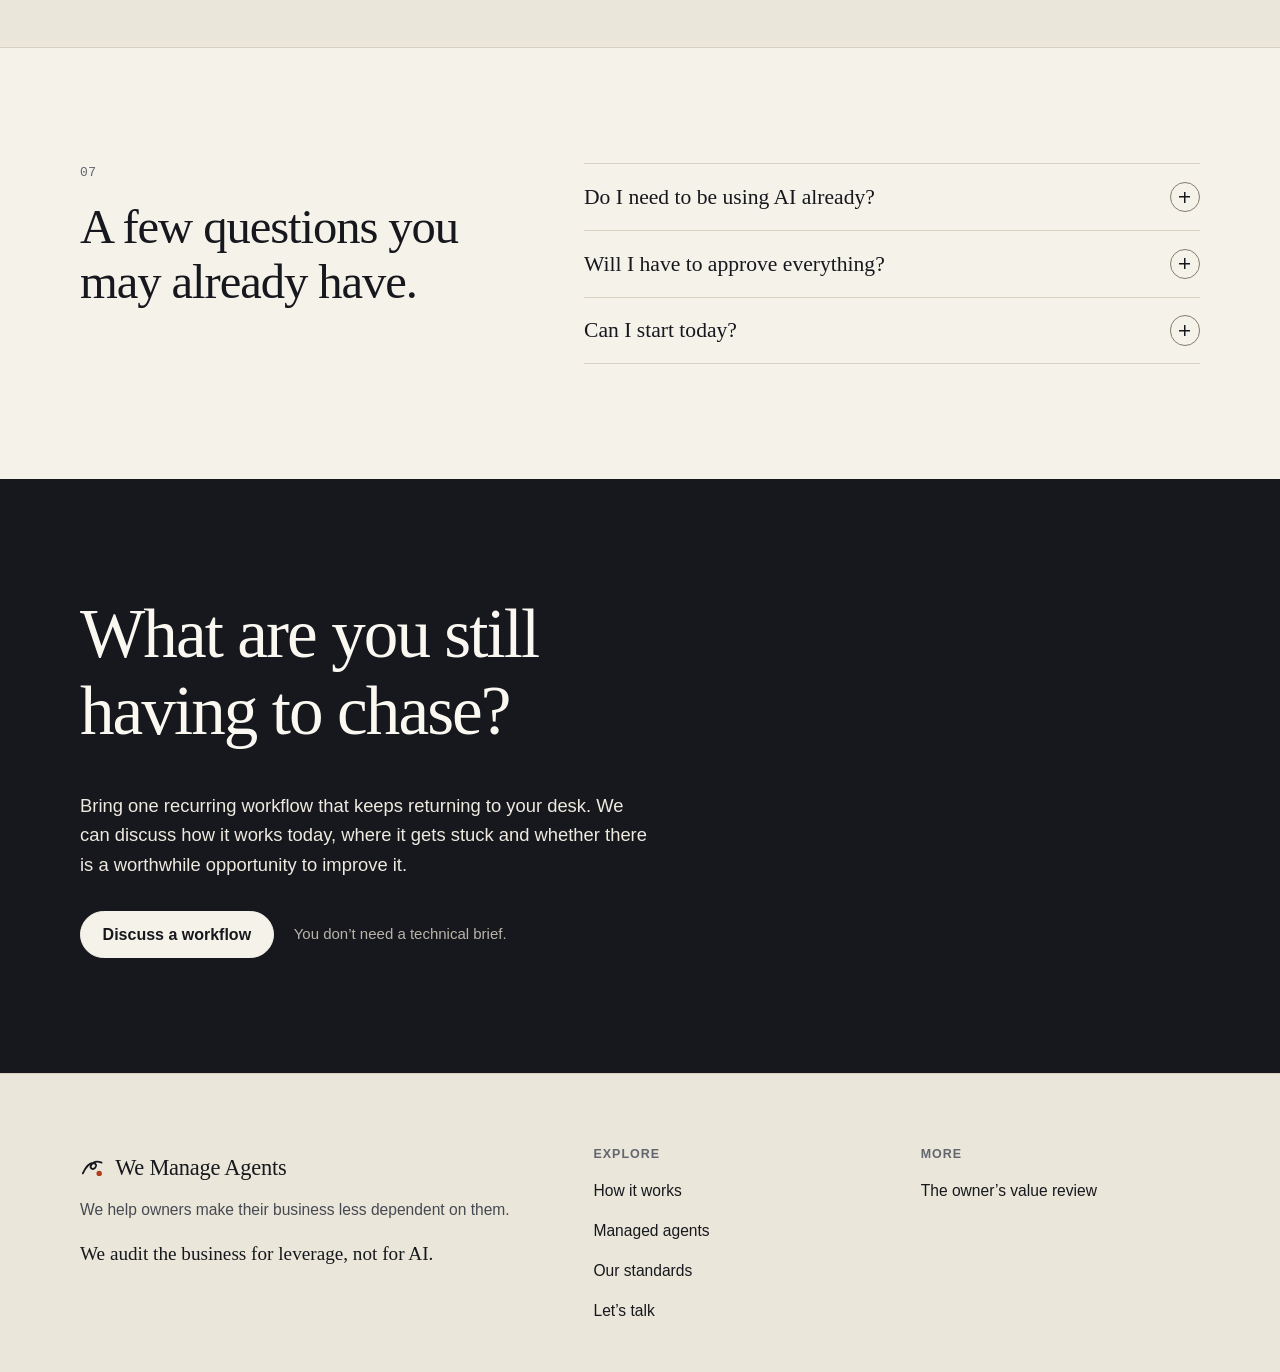
==== commit 78d156ee: "Remove design-partner, real estate, founder and implementation copy Co-Authored-By: Claude Opus 5.5 " ====
--- a/index.html
+++ b/index.html
@@ -394,35 +394,17 @@
     </div>
   </section>
 
-  <!-- 07 Current stage -->
-  <section class="section" aria-labelledby="stage-title">
-    <div class="wrap split">
-      <div class="sticky-col">
-        <span class="index" aria-hidden="true">07</span>
-        <h2 id="stage-title">Help shape the service around real work.</h2>
-      </div>
-      <div>
-        <p class="lede">We Manage Agents is in development. We are exploring focused design-partner work with owner-led businesses, beginning with real-estate workflows.</p>
-        <p>The aim is to establish what works in practice before making broader claims.</p>
-      </div>
-    </div>
-  </section>
-
   <!-- FAQ -->
   <section class="section" aria-labelledby="faq-title">
     <div class="wrap split">
       <div>
-        <span class="index" aria-hidden="true">08</span>
+        <span class="index" aria-hidden="true">07</span>
         <h2 id="faq-title">A few questions you may already have.</h2>
       </div>
       <div class="faqs">
         <details class="faq">
           <summary>Do I need to be using AI already?</summary>
           <div class="faq__body"><p>No. We start with the workflow, not the technology. Many improvements come from removing steps, clarifying ownership or simple automation. AI or a managed agent is considered where the work calls for it.</p></div>
-        </details>
-        <details class="faq">
-          <summary>Is this only for real estate businesses?</summary>
-          <div class="faq__body"><p>No. Our initial design-partner work is in real estate, but dependency on the owner, trapped knowledge and costly recurring work show up across owner-led businesses. Fit depends on the work and the access available.</p></div>
         </details>
         <details class="faq">
           <summary>Will I have to approve everything?</summary>
@@ -472,7 +454,6 @@
     <nav class="footer-links" aria-label="Footer resources">
       <h2>More</h2>
       <ul>
-        <li><a href="how-it-works/#about">About Andrew</a></li>
         <li><a href="standards/#value-review">The owner’s value review</a></li>
       </ul>
     </nav>
